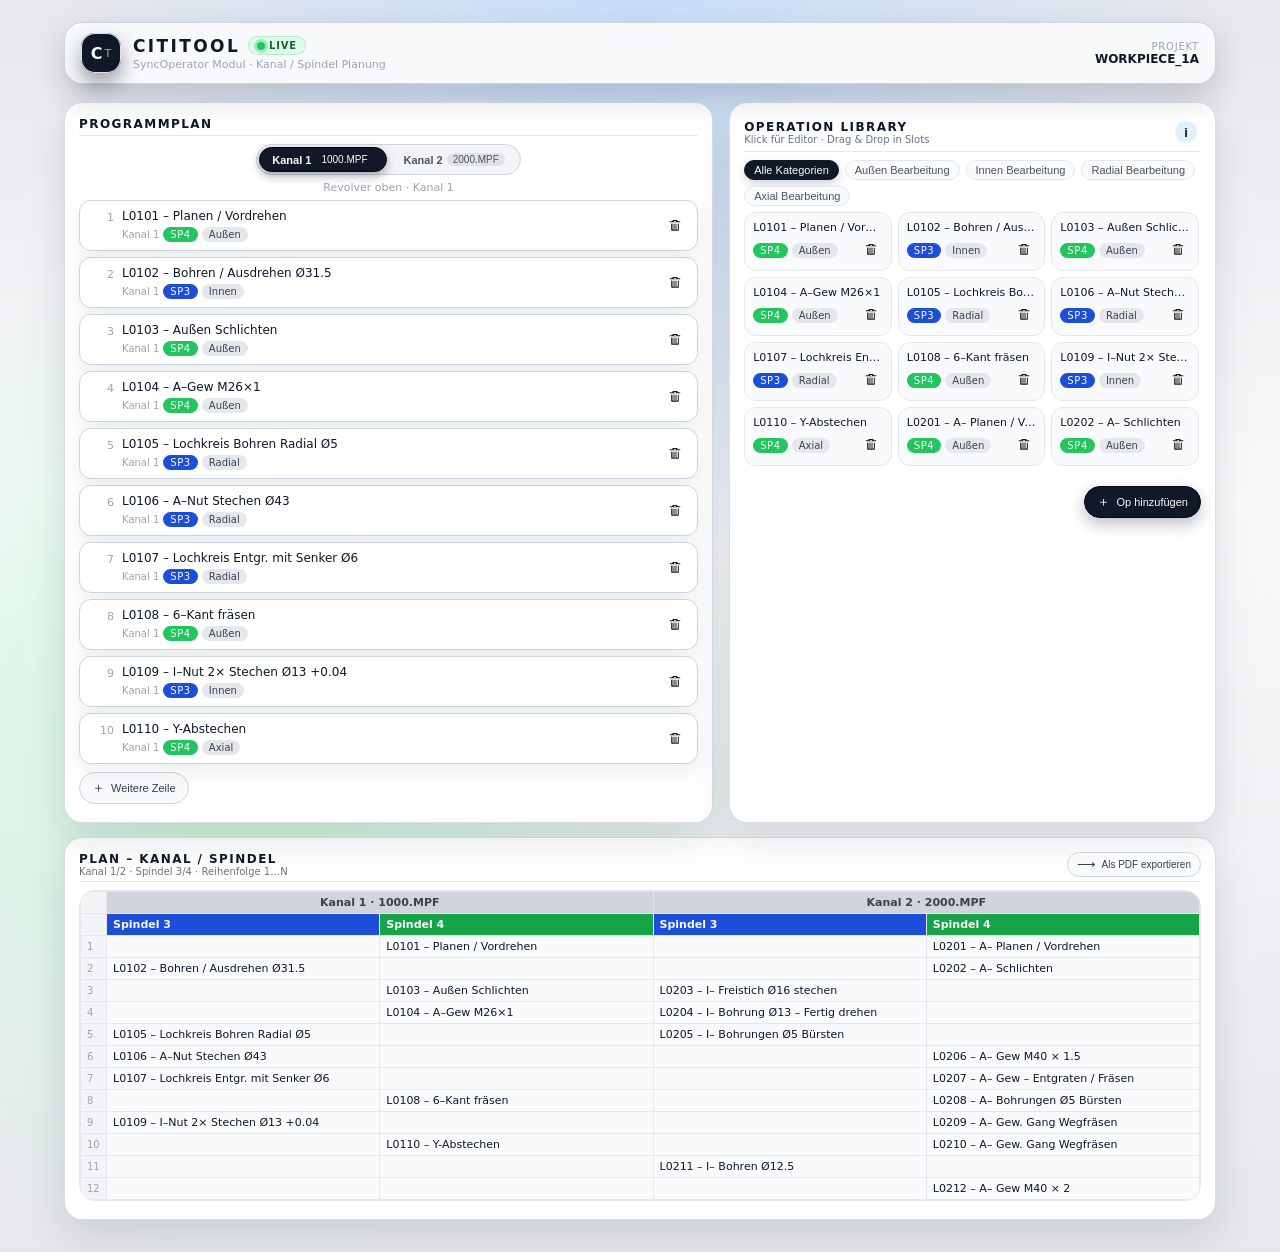
==== index.html @ 2f3cefcf "index.html aktualisieren" ====
<!DOCTYPE html>
<html lang="de">
<head>
  <meta charset="UTF-8" />
  <title>CitiTool – SyncOperator Workbench</title>
  <meta name="viewport" content="width=device-width, initial-scale=1" />
  <link rel="stylesheet" href="style.css" />
</head>
<body>
  <!-- SVG ICON SPRITE -->
  <svg width="0" height="0" style="position:absolute;visibility:hidden">
    <symbol id="icon-trash" viewBox="0 0 24 24">
      <path
        d="M9 3h6a1 1 0 0 1 1 1v1h3.25a.75.75 0 0 1 0 1.5H4.75a.75.75 0 0 1 0-1.5H8V4a1 1 0 0 1 1-1Zm1.5 2.5h3V4.5h-3v1Z"
        fill="currentColor"
        fill-opacity="0.9"
      />
      <path
        d="M7.5 8.25a.75.75 0 0 1 .75.75v8.25h.25 7.5.25V9a.75.75 0 0 1 1.5 0v8.5A1.75 1.75 0 0 1 16 19.25H8A1.75 1.75 0 0 1 6.25 17.5V9a.75.75 0 0 1 .75-.75Zm3 0a.75.75 0 0 1 .75.75v7a.75.75 0 0 1-1.5 0v-7a.75.75 0 0 1 .75-.75Zm3 0a.75.75 0 0 1 .75.75v7a.75.75 0 0 1-1.5 0v-7a.75.75 0 0 1 .75-.75Z"
        fill="currentColor"
        fill-opacity="0.9"
      />
    </symbol>
  </svg>

  <div class="app-shell">
    <!-- HEADER -->
    <header class="app-header">
      <div class="app-header-left">
        <div class="app-logo-mark">
          <div class="app-logo-inner">
            <span class="app-logo-main">C</span>
            <span class="app-logo-sub">T</span>
          </div>
        </div>
        <div class="app-title-block">
          <div class="app-title-row">
            <div class="app-title">CitiTool</div>
            <div class="status-pill">
              <span class="status-dot"></span>
              <span class="status-text">Live</span>
            </div>
          </div>
          <div class="app-subtitle">SyncOperator Modul · Kanal / Spindel Planung</div>
        </div>
      </div>
      <div class="app-header-right">
        <div class="app-meta">
          <span class="app-meta-label">Projekt</span>
          <span class="app-meta-value">WORKPIECE_1A</span>
        </div>
      </div>
    </header>

    <!-- MAIN LAYOUT -->
    <main class="layout-main">
      <!-- LEFT: PROGRAMMPLAN -->
      <section class="card slots-card">
        <div class="section-header">
          <div>
            <div class="section-title">Programmplan</div>
          </div>
        </div>

        <div class="kanal-switcher-wrapper">
          <div class="kanal-switcher" id="kanalSwitcher">
            <button class="kanal-option active" type="button" data-kanal="1">
              <span class="kanal-label">Kanal 1</span>
              <span class="kanal-chip">1000.MPF</span>
            </button>
            <button class="kanal-option" type="button" data-kanal="2">
              <span class="kanal-label">Kanal 2</span>
              <span class="kanal-chip">2000.MPF</span>
            </button>
          </div>
        </div>

        <div class="kanal-hint" id="kanalHint">Revolver oben · Kanal 1</div>

        <div id="slotList" class="slot-list"></div>

        <button id="addSlotBtn" class="btn-outline add-slot-btn" type="button">
          <span class="btn-icon">＋</span>
          <span>Weitere Zeile</span>
        </button>
      </section>

      <!-- RIGHT: OPERATION LIBRARY -->
      <section class="card library-card">
        <div class="section-header">
          <div>
            <div class="section-title">Operation Library</div>
            <div class="section-subtitle">
              Klick für Editor · Drag &amp; Drop in Slots
            </div>
          </div>
          <button
            type="button"
            class="icon-button subtle"
            id="infoButton"
            aria-label="Info"
          >
            <span class="icon-circle">i</span>
          </button>
        </div>

        <div class="library-filters" id="libraryFilters"></div>

        <div id="libraryList" class="library-list"></div>

        <div class="library-add">
          <button id="addOpButton" type="button" class="btn-primary">
            <span class="btn-icon">＋</span>
            <span>Op hinzufügen</span>
          </button>
        </div>
      </section>
    </main>

    <!-- PLAN -->
    <section class="card plan-card">
      <div class="section-header">
        <div>
          <div class="section-title">Plan – Kanal / Spindel</div>
          <div class="section-subtitle">
            Kanal 1/2 · Spindel 3/4 · Reihenfolge 1…N
          </div>
        </div>
        <button id="exportPdfBtn" type="button" class="btn-outline btn-small">
          <span class="btn-icon">⟶</span>
          <span>Als PDF exportieren</span>
        </button>
      </div>

      <div class="plan-table-wrapper">
        <table class="plan-table" id="planTable"></table>
      </div>
    </section>
  </div>

  <!-- MODAL ROOT -->
  <div id="modalOverlay" class="modal-overlay" aria-hidden="true">
    <div class="modal-backdrop"></div>
    <div class="modal-dialog" role="dialog" aria-modal="true" aria-labelledby="modalTitle">
      <div class="modal-header">
        <div class="modal-icon">
          <span class="modal-icon-circle">i</span>
        </div>
        <div class="modal-header-text">
          <div id="modalTitle" class="modal-title"></div>
          <div id="modalDescription" class="modal-description"></div>
        </div>
        <button
          type="button"
          class="icon-button subtle"
          id="modalCloseButton"
          aria-label="Schließen"
        >
          ×
        </button>
      </div>
      <div class="modal-body" id="modalBody"></div>
      <div class="modal-footer" id="modalFooter"></div>
    </div>
  </div>

  <script src="app.js"></script>
</body>
</html>
---- style.css ----
:root {
  --bg: #f3f4f6;
  --card-bg: #ffffff;
  --card-border: #e5e7eb;
  --border-strong: #cbd5e1;
  --text-main: #0f172a;
  --text-muted: #6b7280;
  --text-soft: #9ca3af;
  --accent: #0f172a;
  --accent-soft: #e5e7eb;
  --sp4: #22c55e;
  --sp3: #1d4ed8;
  --danger: #ef4444;
  --radius-lg: 18px;
  --radius-md: 12px;
  --shadow-card: 0 16px 40px rgba(15, 23, 42, 0.12);
  --transition-fast: 0.15s ease;
  --transition-slow: 0.22s cubic-bezier(0.22, 0.61, 0.36, 1);
  --font-main: system-ui, -apple-system, BlinkMacSystemFont, "SF Pro Text",
    "Segoe UI", sans-serif;
}

*,
*::before,
*::after {
  box-sizing: border-box;
}

html,
body {
  margin: 0;
  padding: 0;
}

body {
  font-family: var(--font-main);
  background:
    radial-gradient(circle at top, rgba(191, 219, 254, 0.8) 0, transparent 40%),
    radial-gradient(circle at 20% 60%, rgba(187, 247, 208, 0.7) 0, transparent 40%),
    linear-gradient(to bottom, #e5e7eb 0, #f9fafb 40%, #e5e7eb 100%);
  color: var(--text-main);
}

/* APP SHELL */

.app-shell {
  max-width: 1200px;
  margin: 0 auto;
  min-height: 100vh;
  padding: 18px 12px 32px;
}

@media (min-width: 768px) {
  .app-shell {
    padding-inline: 24px;
    padding-top: 22px;
  }
}

/* HEADER */

.app-header {
  display: flex;
  align-items: center;
  justify-content: space-between;
  margin-bottom: 18px;
  padding: 10px 16px;
  border-radius: 18px;
  background: rgba(249, 250, 251, 0.95);
  backdrop-filter: blur(12px);
  border: 1px solid rgba(148, 163, 184, 0.45);
  box-shadow: 0 14px 32px rgba(15, 23, 42, 0.18);
}

.app-header-left {
  display: flex;
  align-items: center;
  gap: 12px;
}

.app-logo-mark {
  width: 40px;
  height: 40px;
  border-radius: 14px;
  background: #0f172a;
  display: flex;
  align-items: center;
  justify-content: center;
  box-shadow:
    0 10px 20px rgba(15, 23, 42, 0.4),
    0 0 0 1px rgba(248, 250, 252, 0.9) inset;
}

.app-logo-inner {
  width: 30px;
  height: 30px;
  border-radius: 10px;
  background: #111827;
  display: flex;
  align-items: center;
  justify-content: center;
  gap: 2px;
}

.app-logo-main {
  font-size: 16px;
  font-weight: 700;
  color: #f9fafb;
}

.app-logo-sub {
  font-size: 11px;
  font-weight: 500;
  color: #9ca3af;
}

.app-title-block {
  display: flex;
  flex-direction: column;
  gap: 2px;
}

.app-title-row {
  display: flex;
  align-items: center;
  gap: 8px;
}

.app-title {
  font-size: 17px;
  font-weight: 700;
  letter-spacing: 0.14em;
  text-transform: uppercase;
}

.status-pill {
  display: inline-flex;
  align-items: center;
  gap: 4px;
  padding: 3px 8px;
  border-radius: 999px;
  border: 1px solid rgba(22, 163, 74, 0.2);
  background: rgba(220, 252, 231, 0.9);
}

.status-dot {
  width: 8px;
  height: 8px;
  border-radius: 999px;
  background: #22c55e;
  box-shadow: 0 0 0 3px rgba(74, 222, 128, 0.45);
}

.status-text {
  font-size: 10px;
  font-weight: 600;
  text-transform: uppercase;
  letter-spacing: 0.08em;
  color: #166534;
}

.app-subtitle {
  font-size: 11px;
  color: var(--text-soft);
}

.app-header-right {
  display: flex;
  align-items: center;
  gap: 16px;
}

.app-meta {
  display: flex;
  flex-direction: column;
  align-items: flex-end;
}

.app-meta-label {
  font-size: 10px;
  color: var(--text-soft);
  text-transform: uppercase;
  letter-spacing: 0.08em;
}

.app-meta-value {
  font-size: 12px;
  font-weight: 600;
}

@media (max-width: 640px) {
  .app-header {
    flex-direction: column;
    align-items: stretch;
    gap: 10px;
  }

  .app-header-right {
    justify-content: space-between;
  }

  .app-meta {
    align-items: flex-start;
  }
}

/* CARD */

.card {
  background: var(--card-bg);
  border-radius: var(--radius-lg);
  padding: 14px 14px 18px;
  border: 1px solid rgba(148, 163, 184, 0.35);
  box-shadow: var(--shadow-card);
}

/* LAYOUT */

.layout-main {
  display: flex;
  flex-direction: column;
  gap: 12px;
  margin-bottom: 14px;
}

@media (min-width: 900px) {
  .layout-main {
    display: grid;
    grid-template-columns: minmax(0, 1.6fr) minmax(0, 1.2fr);
    gap: 16px;
    align-items: stretch;
  }
}

/* SECTION HEADER */

.section-header {
  display: flex;
  align-items: center;
  justify-content: space-between;
  gap: 12px;
  margin-bottom: 8px;
  padding-bottom: 4px;
  border-bottom: 1px solid rgba(226, 232, 240, 0.9);
}

.section-title {
  font-size: 12px;
  font-weight: 600;
  text-transform: uppercase;
  letter-spacing: 0.12em;
}

.section-subtitle {
  font-size: 10px;
  color: var(--text-muted);
}

/* KANAL SWITCHER – кнопки */

.kanal-switcher-wrapper {
  display: flex;
  justify-content: center;
  margin-bottom: 6px;
}

.kanal-switcher {
  display: inline-flex;
  align-items: center;
  gap: 4px;
  padding: 2px;
  border-radius: 999px;
  background: #f3f4f6;
  border: 1px solid #d1d5db;
}

.kanal-option {
  border: 1px solid transparent;
  background: transparent;
  padding: 5px 12px;
  border-radius: 999px;
  font-size: 11px;
  display: inline-flex;
  align-items: center;
  gap: 4px;
  cursor: pointer;
  color: #4b5563;
  white-space: nowrap;
  transition: background var(--transition-fast), color var(--transition-fast),
    border-color var(--transition-fast), box-shadow var(--transition-fast);
}

.kanal-option:hover {
  background: #e5e7eb;
  border-color: #d1d5db;
}

.kanal-option.active {
  background: #111827;
  color: #f9fafb;
  border-color: #020617;
  box-shadow: 0 4px 10px rgba(15, 23, 42, 0.35);
}

.kanal-label {
  font-weight: 600;
}

.kanal-chip {
  font-size: 10px;
  padding: 1px 6px;
  border-radius: 999px;
  background: rgba(15, 23, 42, 0.08);
  color: inherit;
}

/* KANAL HINT */

.kanal-hint {
  font-size: 11px;
  color: var(--text-soft);
  margin-bottom: 6px;
  text-align: center;
}

/* BUTTONS */

.btn-primary,
.btn-outline {
  display: inline-flex;
  align-items: center;
  gap: 6px;
  font-size: 11px;
  border-radius: 999px;
  padding: 6px 12px;
  cursor: pointer;
  border-width: 1px;
  border-style: solid;
  background-clip: padding-box;
  transition: background var(--transition-fast), color var(--transition-fast),
    border-color var(--transition-fast), box-shadow var(--transition-fast),
    transform 0.06s ease;
}

.btn-primary {
  background: #111827;
  color: #f9fafb;
  border-color: #020617;
  box-shadow: 0 6px 16px rgba(15, 23, 42, 0.28);
}

.btn-primary:hover {
  background: #020617;
}

.btn-outline {
  background: #f9fafb;
  color: #374151;
  border-color: #d1d5db;
}

.btn-outline:hover {
  background: #e5e7eb;
}

.btn-small {
  padding: 4px 9px;
  font-size: 10px;
}

.btn-icon {
  font-size: 13px;
}

.btn-primary:active,
.btn-outline:active {
  transform: translateY(1px);
  box-shadow: none;
}

/* ICON BUTTONS / SVG */

.icon-button {
  border: none;
  background: transparent;
  padding: 4px;
  border-radius: 999px;
  cursor: pointer;
  display: inline-flex;
  align-items: center;
  justify-content: center;
  transition: background var(--transition-fast), transform 0.06s ease;
}

.icon-button:hover {
  background: rgba(148, 163, 184, 0.2);
}

.icon-button:active {
  transform: translateY(1px);
}

.icon-button.subtle {
  background: transparent;
}

.icon-circle {
  width: 22px;
  height: 22px;
  border-radius: 999px;
  background: #e0f2fe;
  display: inline-flex;
  align-items: center;
  justify-content: center;
  font-size: 13px;
  font-weight: 600;
  color: #0f172a;
}

.icon-svg {
  width: 16px;
  height: 16px;
  display: block;
}

/* SLOTS */

.slots-card {
  display: flex;
  flex-direction: column;
}

.slot-list {
  display: flex;
  flex-direction: column;
  gap: 6px;
}

.slot-row {
  display: grid;
  grid-template-columns: auto minmax(0, 1fr) auto;
  align-items: stretch;
  gap: 8px;
  padding: 8px 10px;
  border-radius: var(--radius-md);
  border: 1px dashed var(--card-border);
  background: #f9fafb;
  font-size: 12px;
  position: relative;
  transition: background var(--transition-fast), border-color var(--transition-fast),
    box-shadow var(--transition-fast), transform var(--transition-fast);
}

.slot-row.filled {
  border-style: solid;
  border-color: var(--border-strong);
  background: #ffffff;
  box-shadow: 0 8px 22px rgba(15, 23, 42, 0.08);
}

.slot-row.drag-over {
  border-color: var(--accent);
  box-shadow: 0 0 0 1px rgba(15, 23, 42, 0.18);
  background: #e0ebff;
}

.slot-index {
  font-size: 11px;
  color: var(--text-soft);
  width: 24px;
  text-align: right;
  padding-top: 2px;
}

.slot-main {
  display: flex;
  flex-direction: column;
  gap: 4px;
  min-width: 0;
}

.slot-title {
  font-size: 12px;
  font-weight: 500;
  color: var(--text-main);
  white-space: nowrap;
  overflow: hidden;
  text-overflow: ellipsis;
}

.slot-placeholder {
  font-size: 11px;
  color: var(--text-muted);
  font-style: italic;
}

.slot-meta {
  display: flex;
  flex-wrap: wrap;
  gap: 4px;
  align-items: center;
}

.slot-meta-label {
  font-size: 10px;
  color: var(--text-soft);
}

.slot-actions {
  display: flex;
  flex-direction: column;
  gap: 4px;
  align-items: flex-end;
  justify-content: center;
  min-width: 26px;
}

.add-slot-btn {
  margin-top: 8px;
  align-self: flex-start;
}

/* BADGES */

.badge {
  font-size: 10px;
  padding: 2px 7px;
  border-radius: 999px;
  font-weight: 500;
  display: inline-flex;
  align-items: center;
  gap: 4px;
  text-transform: uppercase;
  letter-spacing: 0.06em;
}

.badge-sp4 {
  background: var(--sp4);
  color: #f9fafb;
}

.badge-sp3 {
  background: var(--sp3);
  color: #f9fafb;
}

.badge-soft {
  background: #e5e7eb;
  color: #374151;
  text-transform: none;
  letter-spacing: 0;
  font-weight: 400;
}

.badge-tag {
  background: #e0ecff;
  color: #1d4ed8;
}

/* LIBRARY */

.library-card {
  display: flex;
  flex-direction: column;
}

.library-filters {
  display: flex;
  flex-wrap: wrap;
  gap: 6px;
  margin-bottom: 6px;
}

.filter-pill {
  border-radius: 999px;
  padding: 3px 9px;
  font-size: 11px;
  border: 1px solid #e5e7eb;
  background: #f9fafb;
  color: #4b5563;
  cursor: pointer;
  transition: background var(--transition-fast), border-color var(--transition-fast),
    color var(--transition-fast), box-shadow var(--transition-fast);
}

.filter-pill.active {
  border-color: var(--accent);
  background: #111827;
  color: #f9fafb;
  box-shadow: 0 4px 10px rgba(15, 23, 42, 0.18);
}

.library-list {
  display: grid;
  grid-template-columns: repeat(auto-fill, minmax(140px, 1fr));
  gap: 6px;
  max-height: 260px;
  overflow: auto;
  padding-right: 2px;
  margin-bottom: 6px;
}

.op-card {
  border-radius: var(--radius-md);
  border: 1px solid var(--card-border);
  background: #f9fafb;
  padding: 8px;
  font-size: 11px;
  display: flex;
  flex-direction: column;
  gap: 4px;
  cursor: pointer;
  user-select: none;
  transition: box-shadow var(--transition-fast), transform 0.06s ease,
    background var(--transition-fast), border-color var(--transition-fast);
}

.op-card:hover {
  border-color: var(--border-strong);
  background: #ffffff;
  box-shadow: 0 8px 20px rgba(15, 23, 42, 0.09);
}

.op-card:active {
  transform: translateY(1px);
  box-shadow: 0 10px 24px rgba(15, 23, 42, 0.15);
}

.op-title {
  font-weight: 500;
  white-space: nowrap;
  overflow: hidden;
  text-overflow: ellipsis;
}

.op-footer {
  display: flex;
  align-items: center;
  justify-content: space-between;
  gap: 4px;
}

.op-meta {
  display: flex;
  gap: 4px;
  align-items: center;
  flex-wrap: wrap;
}

.library-empty {
  font-size: 11px;
  color: var(--text-muted);
  font-style: italic;
  padding: 4px 2px;
}

.library-add {
  margin-top: 8px;
  display: flex;
  justify-content: flex-end;
}

/* FORM ELEMENTS (MODAL) */

.form-row {
  display: flex;
  gap: 8px;
  margin-bottom: 4px;
}

.form-group {
  flex: 1;
  margin-bottom: 6px;
}

.form-group--code {
  flex: 0 0 110px;
}

.form-label {
  font-size: 11px;
  color: var(--text-muted);
  margin-bottom: 2px;
}

.field-input,
.field-select {
  width: 100%;
  border-radius: 999px;
  border: 1px solid #e5e7eb;
  padding: 6px 10px;
  font-size: 11px;
  outline: none;
  background: #f9fafb;
  transition: border-color var(--transition-fast), background var(--transition-fast),
    box-shadow var(--transition-fast);
}

.field-input:focus,
.field-select:focus {
  border-color: var(--accent);
  background: #ffffff;
  box-shadow: 0 0 0 1px rgba(15, 23, 42, 0.15);
}

/* Toggle Doppelhalter */

.toggle-row {
  display: flex;
  justify-content: flex-start;
  margin-top: 4px;
}

.toggle-pill {
  display: inline-flex;
  align-items: center;
  gap: 6px;
  padding: 4px 10px;
  border-radius: 999px;
  border: 1px solid #e5e7eb;
  background: #f9fafb;
  font-size: 11px;
  cursor: pointer;
  user-select: none;
  transition: background var(--transition-fast), border-color var(--transition-fast),
    box-shadow var(--transition-fast), color var(--transition-fast);
}

.toggle-pill.active {
  background: #111827;
  border-color: #020617;
  color: #f9fafb;
  box-shadow: 0 4px 10px rgba(15, 23, 42, 0.3);
}

.toggle-dot {
  width: 12px;
  height: 12px;
  border-radius: 999px;
  border: 2px solid #9ca3af;
  background: #f9fafb;
  box-sizing: border-box;
  transition: border-color var(--transition-fast), background var(--transition-fast);
}

.toggle-pill.active .toggle-dot {
  border-color: #22c55e;
  background: #bbf7d0;
}

/* PLAN TABLE */

.plan-card {
  margin-top: 6px;
}

.plan-table-wrapper {
  margin-top: 8px;
  border-radius: 16px;
  border: 1px solid #e5e7eb;
  overflow: auto;
  background: #f9fafb;
}

.plan-table {
  width: 100%;
  border-collapse: collapse;
  min-width: 560px;
  font-size: 11px;
}

.plan-table thead {
  background: #e5e7eb;
}

.plan-table th,
.plan-table td {
  border: 1px solid #e5e7eb;
  padding: 4px 6px;
  text-align: left;
}

.plan-table th {
  font-weight: 600;
  color: #374151;
}

.plan-table .th-group {
  text-align: center;
  font-size: 11px;
  background: #d1d5db;
}

.plan-table .sp3-head {
  background: #1d4ed8;
  color: #f9fafb;
}

.plan-table .sp4-head {
  background: #16a34a;
  color: #f9fafb;
}

.plan-row-index {
  width: 26px;
  text-align: right;
  color: #9ca3af;
  font-size: 10px;
  background: #f3f4f6;
}

.plan-cell {
  white-space: nowrap;
  overflow: hidden;
  text-overflow: ellipsis;
  max-width: 160px;
}

/* MODAL */

.modal-overlay {
  position: fixed;
  inset: 0;
  display: none;
  align-items: center;
  justify-content: center;
  z-index: 40;
}

.modal-overlay.visible {
  display: flex;
}

.modal-backdrop {
  position: fixed;
  inset: 0;
  background: rgba(15, 23, 42, 0.15);
  backdrop-filter: blur(4px);
}

.modal-dialog {
  position: relative;
  z-index: 41;
  width: 100%;
  max-width: 420px;
  margin: 12px;
  background: #ffffff;
  border-radius: 18px;
  box-shadow: 0 18px 40px rgba(15, 23, 42, 0.35);
  border: 1px solid rgba(148, 163, 184, 0.4);
  display: flex;
  flex-direction: column;
  padding: 14px 14px 12px;
}

.modal-header {
  display: flex;
  align-items: flex-start;
  gap: 10px;
  margin-bottom: 8px;
}

.modal-icon {
  flex-shrink: 0;
}

.modal-icon-circle {
  width: 30px;
  height: 30px;
  border-radius: 999px;
  background: radial-gradient(circle at top left, #e0f2fe 0, #bfdbfe 40%, #93c5fd 100%);
  display: inline-flex;
  align-items: center;
  justify-content: center;
  color: #0f172a;
  font-weight: 700;
  font-size: 16px;
  box-shadow: 0 6px 14px rgba(15, 23, 42, 0.25);
}

.modal-header-text {
  flex: 1;
}

.modal-title {
  font-size: 14px;
  font-weight: 600;
}

.modal-description {
  font-size: 11px;
  color: var(--text-muted);
  margin-top: 2px;
}

.modal-body {
  font-size: 12px;
  margin-bottom: 10px;
}

.modal-footer {
  display: flex;
  justify-content: flex-end;
  gap: 8px;
}

.modal-footer .btn-primary {
  min-width: 84px;
}

.btn-outline-danger {
  border-color: rgba(239, 68, 68, 0.3);
  color: #b91c1c;
  background: #fef2f2;
}

.btn-outline-danger:hover {
  background: #fee2e2;
  border-color: #ef4444;
}

/* Utility */

.text-muted {
  color: var(--text-muted);
}

.text-danger {
  color: var(--danger);
}

/* PRINT (PDF EXPORT, mit Farben) */

@media print {
  body {
    background: #ffffff;
    -webkit-print-color-adjust: exact;
    print-color-adjust: exact;
  }

  .app-shell {
    max-width: none;
    padding: 0;
  }

  .app-header,
  .layout-main,
  .modal-overlay {
    display: none !important;
  }

  .plan-card {
    margin: 0;
    border-radius: 0;
    box-shadow: none;
    border: none;
  }

  .plan-card .section-header {
    display: none !important;
  }

  .plan-table-wrapper {
    border: none;
  }

  .plan-table,
  .plan-table th,
  .plan-table td,
  .plan-table thead,
  .plan-table .sp3-head,
  .plan-table .sp4-head,
  .plan-table .th-group {
    -webkit-print-color-adjust: exact;
    print-color-adjust: exact;
  }
}
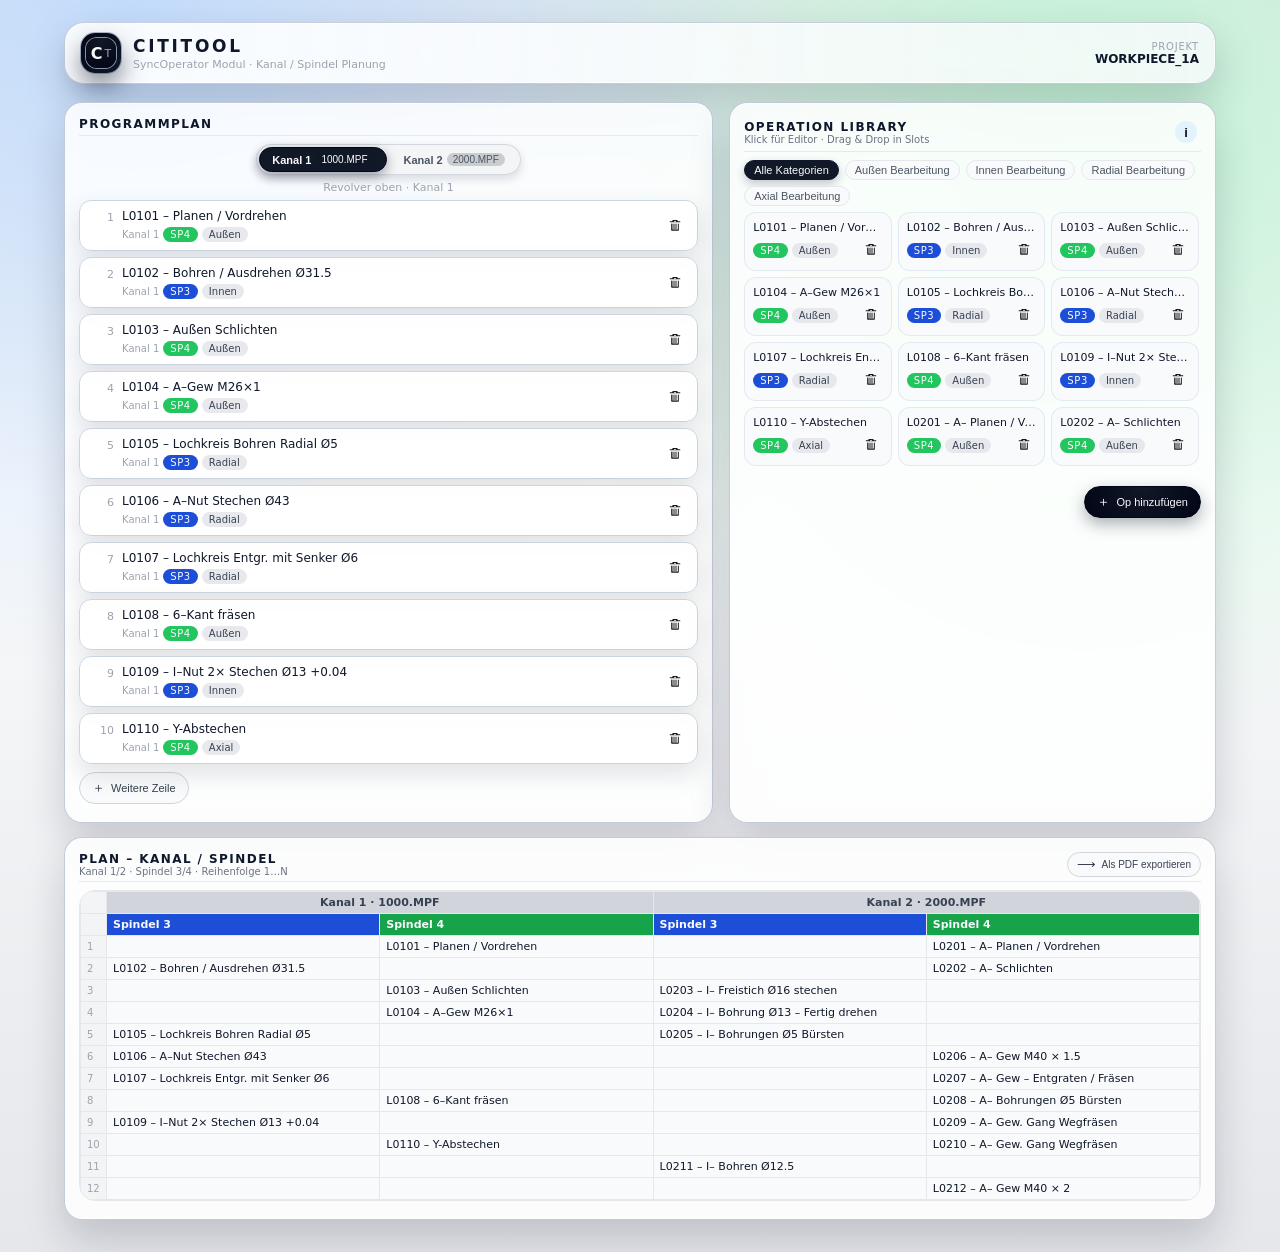
==== commit ae930d15: "index.html aktualisieren" ====
--- a/index.html
+++ b/index.html
@@ -36,10 +36,6 @@
         <div class="app-title-block">
           <div class="app-title-row">
             <div class="app-title">CitiTool</div>
-            <div class="status-pill">
-              <span class="status-dot"></span>
-              <span class="status-text">Live</span>
-            </div>
           </div>
           <div class="app-subtitle">SyncOperator Modul · Kanal / Spindel Planung</div>
         </div>
--- a/style.css
+++ b/style.css
@@ -1,7 +1,7 @@
 :root {
-  --bg: #f3f4f6;
-  --card-bg: #ffffff;
-  --card-border: #e5e7eb;
+  --bg: #e5e7eb;
+  --card-bg: rgba(255, 255, 255, 0.85);
+  --card-border: rgba(148, 163, 184, 0.55);
   --border-strong: #cbd5e1;
   --text-main: #0f172a;
   --text-muted: #6b7280;
@@ -13,7 +13,8 @@
   --danger: #ef4444;
   --radius-lg: 18px;
   --radius-md: 12px;
-  --shadow-card: 0 16px 40px rgba(15, 23, 42, 0.12);
+  --shadow-card: 0 20px 40px rgba(15, 23, 42, 0.18);
+  --shadow-soft: 0 12px 30px rgba(15, 23, 42, 0.16);
   --transition-fast: 0.15s ease;
   --transition-slow: 0.22s cubic-bezier(0.22, 0.61, 0.36, 1);
   --font-main: system-ui, -apple-system, BlinkMacSystemFont, "SF Pro Text",
@@ -35,8 +36,8 @@
 body {
   font-family: var(--font-main);
   background:
-    radial-gradient(circle at top, rgba(191, 219, 254, 0.8) 0, transparent 40%),
-    radial-gradient(circle at 20% 60%, rgba(187, 247, 208, 0.7) 0, transparent 40%),
+    radial-gradient(circle at 10% 0, rgba(191, 219, 254, 0.9) 0, transparent 40%),
+    radial-gradient(circle at 85% 10%, rgba(187, 247, 208, 0.8) 0, transparent 40%),
     linear-gradient(to bottom, #e5e7eb 0, #f9fafb 40%, #e5e7eb 100%);
   color: var(--text-main);
 }
@@ -57,7 +58,7 @@
   }
 }
 
-/* HEADER */
+/* HEADER – стекло */
 
 .app-header {
   display: flex;
@@ -65,11 +66,13 @@
   justify-content: space-between;
   margin-bottom: 18px;
   padding: 10px 16px;
-  border-radius: 18px;
-  background: rgba(249, 250, 251, 0.95);
-  backdrop-filter: blur(12px);
-  border: 1px solid rgba(148, 163, 184, 0.45);
-  box-shadow: 0 14px 32px rgba(15, 23, 42, 0.18);
+  border-radius: 20px;
+  background: radial-gradient(circle at top left, rgba(255, 255, 255, 0.9), rgba(248, 250, 252, 0.82));
+  backdrop-filter: blur(20px) saturate(1.2);
+  border: 1px solid rgba(148, 163, 184, 0.5);
+  box-shadow:
+    0 18px 40px rgba(15, 23, 42, 0.18),
+    0 0 0 1px rgba(255, 255, 255, 0.7) inset;
 }
 
 .app-header-left {
@@ -82,24 +85,25 @@
   width: 40px;
   height: 40px;
   border-radius: 14px;
-  background: #0f172a;
+  background: linear-gradient(135deg, #020617, #0f172a);
   display: flex;
   align-items: center;
   justify-content: center;
   box-shadow:
-    0 10px 20px rgba(15, 23, 42, 0.4),
-    0 0 0 1px rgba(248, 250, 252, 0.9) inset;
+    0 12px 24px rgba(15, 23, 42, 0.5),
+    0 0 0 1px rgba(148, 163, 184, 0.7);
 }
 
 .app-logo-inner {
   width: 30px;
   height: 30px;
-  border-radius: 10px;
-  background: #111827;
+  border-radius: 11px;
+  background: radial-gradient(circle at top, #111827, #020617);
   display: flex;
   align-items: center;
   justify-content: center;
   gap: 2px;
+  box-shadow: 0 0 0 1px rgba(148, 163, 184, 0.9);
 }
 
 .app-logo-main {
@@ -129,34 +133,8 @@
 .app-title {
   font-size: 17px;
   font-weight: 700;
-  letter-spacing: 0.14em;
+  letter-spacing: 0.16em;
   text-transform: uppercase;
-}
-
-.status-pill {
-  display: inline-flex;
-  align-items: center;
-  gap: 4px;
-  padding: 3px 8px;
-  border-radius: 999px;
-  border: 1px solid rgba(22, 163, 74, 0.2);
-  background: rgba(220, 252, 231, 0.9);
-}
-
-.status-dot {
-  width: 8px;
-  height: 8px;
-  border-radius: 999px;
-  background: #22c55e;
-  box-shadow: 0 0 0 3px rgba(74, 222, 128, 0.45);
-}
-
-.status-text {
-  font-size: 10px;
-  font-weight: 600;
-  text-transform: uppercase;
-  letter-spacing: 0.08em;
-  color: #166534;
 }
 
 .app-subtitle {
@@ -204,14 +182,17 @@
   }
 }
 
-/* CARD */
+/* CARD – стекло */
 
 .card {
   background: var(--card-bg);
+  backdrop-filter: blur(18px) saturate(1.1);
   border-radius: var(--radius-lg);
   padding: 14px 14px 18px;
-  border: 1px solid rgba(148, 163, 184, 0.35);
-  box-shadow: var(--shadow-card);
+  border: 1px solid var(--card-border);
+  box-shadow:
+    var(--shadow-card),
+    0 0 0 1px rgba(255, 255, 255, 0.6) inset;
 }
 
 /* LAYOUT */
@@ -270,8 +251,9 @@
   gap: 4px;
   padding: 2px;
   border-radius: 999px;
-  background: #f3f4f6;
-  border: 1px solid #d1d5db;
+  background: rgba(243, 244, 246, 0.9);
+  border: 1px solid rgba(209, 213, 219, 0.9);
+  box-shadow: 0 4px 10px rgba(15, 23, 42, 0.14);
 }
 
 .kanal-option {
@@ -287,11 +269,12 @@
   color: #4b5563;
   white-space: nowrap;
   transition: background var(--transition-fast), color var(--transition-fast),
-    border-color var(--transition-fast), box-shadow var(--transition-fast);
+    border-color var(--transition-fast), box-shadow var(--transition-fast),
+    transform 0.06s ease;
 }
 
 .kanal-option:hover {
-  background: #e5e7eb;
+  background: rgba(229, 231, 235, 0.95);
   border-color: #d1d5db;
 }
 
@@ -299,7 +282,7 @@
   background: #111827;
   color: #f9fafb;
   border-color: #020617;
-  box-shadow: 0 4px 10px rgba(15, 23, 42, 0.35);
+  box-shadow: 0 4px 12px rgba(15, 23, 42, 0.4);
 }
 
 .kanal-label {
@@ -310,7 +293,7 @@
   font-size: 10px;
   padding: 1px 6px;
   border-radius: 999px;
-  background: rgba(15, 23, 42, 0.08);
+  background: rgba(15, 23, 42, 0.18);
   color: inherit;
 }
 
@@ -343,24 +326,24 @@
 }
 
 .btn-primary {
-  background: #111827;
+  background: radial-gradient(circle at top, #111827, #020617);
   color: #f9fafb;
   border-color: #020617;
-  box-shadow: 0 6px 16px rgba(15, 23, 42, 0.28);
+  box-shadow: 0 6px 16px rgba(15, 23, 42, 0.35);
 }
 
 .btn-primary:hover {
-  background: #020617;
+  background: radial-gradient(circle at top, #020617, #020617);
 }
 
 .btn-outline {
-  background: #f9fafb;
+  background: rgba(249, 250, 251, 0.92);
   color: #374151;
   border-color: #d1d5db;
 }
 
 .btn-outline:hover {
-  background: #e5e7eb;
+  background: rgba(229, 231, 235, 0.98);
 }
 
 .btn-small {
@@ -408,7 +391,7 @@
   width: 22px;
   height: 22px;
   border-radius: 999px;
-  background: #e0f2fe;
+  background: rgba(224, 242, 254, 0.9);
   display: inline-flex;
   align-items: center;
   justify-content: center;
@@ -443,8 +426,8 @@
   gap: 8px;
   padding: 8px 10px;
   border-radius: var(--radius-md);
-  border: 1px dashed var(--card-border);
-  background: #f9fafb;
+  border: 1px dashed rgba(203, 213, 225, 0.9);
+  background: rgba(249, 250, 251, 0.9);
   font-size: 12px;
   position: relative;
   transition: background var(--transition-fast), border-color var(--transition-fast),
@@ -454,14 +437,14 @@
 .slot-row.filled {
   border-style: solid;
   border-color: var(--border-strong);
-  background: #ffffff;
-  box-shadow: 0 8px 22px rgba(15, 23, 42, 0.08);
+  background: rgba(255, 255, 255, 0.96);
+  box-shadow: 0 10px 24px rgba(15, 23, 42, 0.12);
 }
 
 .slot-row.drag-over {
-  border-color: var(--accent);
-  box-shadow: 0 0 0 1px rgba(15, 23, 42, 0.18);
-  background: #e0ebff;
+  border-color: #0f172a;
+  box-shadow: 0 0 0 1px rgba(15, 23, 42, 0.2);
+  background: rgba(219, 234, 254, 0.95);
 }
 
 .slot-index {
@@ -545,7 +528,7 @@
 }
 
 .badge-soft {
-  background: #e5e7eb;
+  background: rgba(229, 231, 235, 0.9);
   color: #374151;
   text-transform: none;
   letter-spacing: 0;
@@ -553,7 +536,7 @@
 }
 
 .badge-tag {
-  background: #e0ecff;
+  background: rgba(191, 219, 254, 0.9);
   color: #1d4ed8;
 }
 
@@ -576,7 +559,7 @@
   padding: 3px 9px;
   font-size: 11px;
   border: 1px solid #e5e7eb;
-  background: #f9fafb;
+  background: rgba(249, 250, 251, 0.95);
   color: #4b5563;
   cursor: pointer;
   transition: background var(--transition-fast), border-color var(--transition-fast),
@@ -587,7 +570,7 @@
   border-color: var(--accent);
   background: #111827;
   color: #f9fafb;
-  box-shadow: 0 4px 10px rgba(15, 23, 42, 0.18);
+  box-shadow: 0 4px 10px rgba(15, 23, 42, 0.24);
 }
 
 .library-list {
@@ -602,8 +585,8 @@
 
 .op-card {
   border-radius: var(--radius-md);
-  border: 1px solid var(--card-border);
-  background: #f9fafb;
+  border: 1px solid rgba(226, 232, 240, 0.9);
+  background: rgba(249, 250, 251, 0.95);
   padding: 8px;
   font-size: 11px;
   display: flex;
@@ -617,13 +600,13 @@
 
 .op-card:hover {
   border-color: var(--border-strong);
-  background: #ffffff;
-  box-shadow: 0 8px 20px rgba(15, 23, 42, 0.09);
+  background: rgba(255, 255, 255, 0.98);
+  box-shadow: var(--shadow-soft);
 }
 
 .op-card:active {
   transform: translateY(1px);
-  box-shadow: 0 10px 24px rgba(15, 23, 42, 0.15);
+  box-shadow: 0 12px 26px rgba(15, 23, 42, 0.2);
 }
 
 .op-title {
@@ -691,7 +674,7 @@
   padding: 6px 10px;
   font-size: 11px;
   outline: none;
-  background: #f9fafb;
+  background: rgba(249, 250, 251, 0.96);
   transition: border-color var(--transition-fast), background var(--transition-fast),
     box-shadow var(--transition-fast);
 }
@@ -718,7 +701,7 @@
   padding: 4px 10px;
   border-radius: 999px;
   border: 1px solid #e5e7eb;
-  background: #f9fafb;
+  background: rgba(249, 250, 251, 0.96);
   font-size: 11px;
   cursor: pointer;
   user-select: none;
@@ -759,7 +742,7 @@
   border-radius: 16px;
   border: 1px solid #e5e7eb;
   overflow: auto;
-  background: #f9fafb;
+  background: rgba(249, 250, 251, 0.95);
 }
 
 .plan-table {
@@ -835,7 +818,7 @@
   position: fixed;
   inset: 0;
   background: rgba(15, 23, 42, 0.15);
-  backdrop-filter: blur(4px);
+  backdrop-filter: blur(6px);
 }
 
 .modal-dialog {
@@ -844,13 +827,14 @@
   width: 100%;
   max-width: 420px;
   margin: 12px;
-  background: #ffffff;
+  background: rgba(255, 255, 255, 0.96);
   border-radius: 18px;
   box-shadow: 0 18px 40px rgba(15, 23, 42, 0.35);
-  border: 1px solid rgba(148, 163, 184, 0.4);
+  border: 1px solid rgba(148, 163, 184, 0.5);
   display: flex;
   flex-direction: column;
   padding: 14px 14px 12px;
+  backdrop-filter: blur(16px) saturate(1.2);
 }
 
 .modal-header {
@@ -929,9 +913,14 @@
   color: var(--danger);
 }
 
-/* PRINT (PDF EXPORT, mit Farben) */
+/* PRINT (PDF EXPORT, DIN A4, mit Farben) */
 
 @media print {
+  @page {
+    size: A4 portrait;
+    margin: 10mm 8mm;
+  }
+
   body {
     background: #ffffff;
     -webkit-print-color-adjust: exact;
@@ -954,6 +943,7 @@
     border-radius: 0;
     box-shadow: none;
     border: none;
+    background: #ffffff;
   }
 
   .plan-card .section-header {
@@ -962,6 +952,7 @@
 
   .plan-table-wrapper {
     border: none;
+    background: #ffffff;
   }
 
   .plan-table,
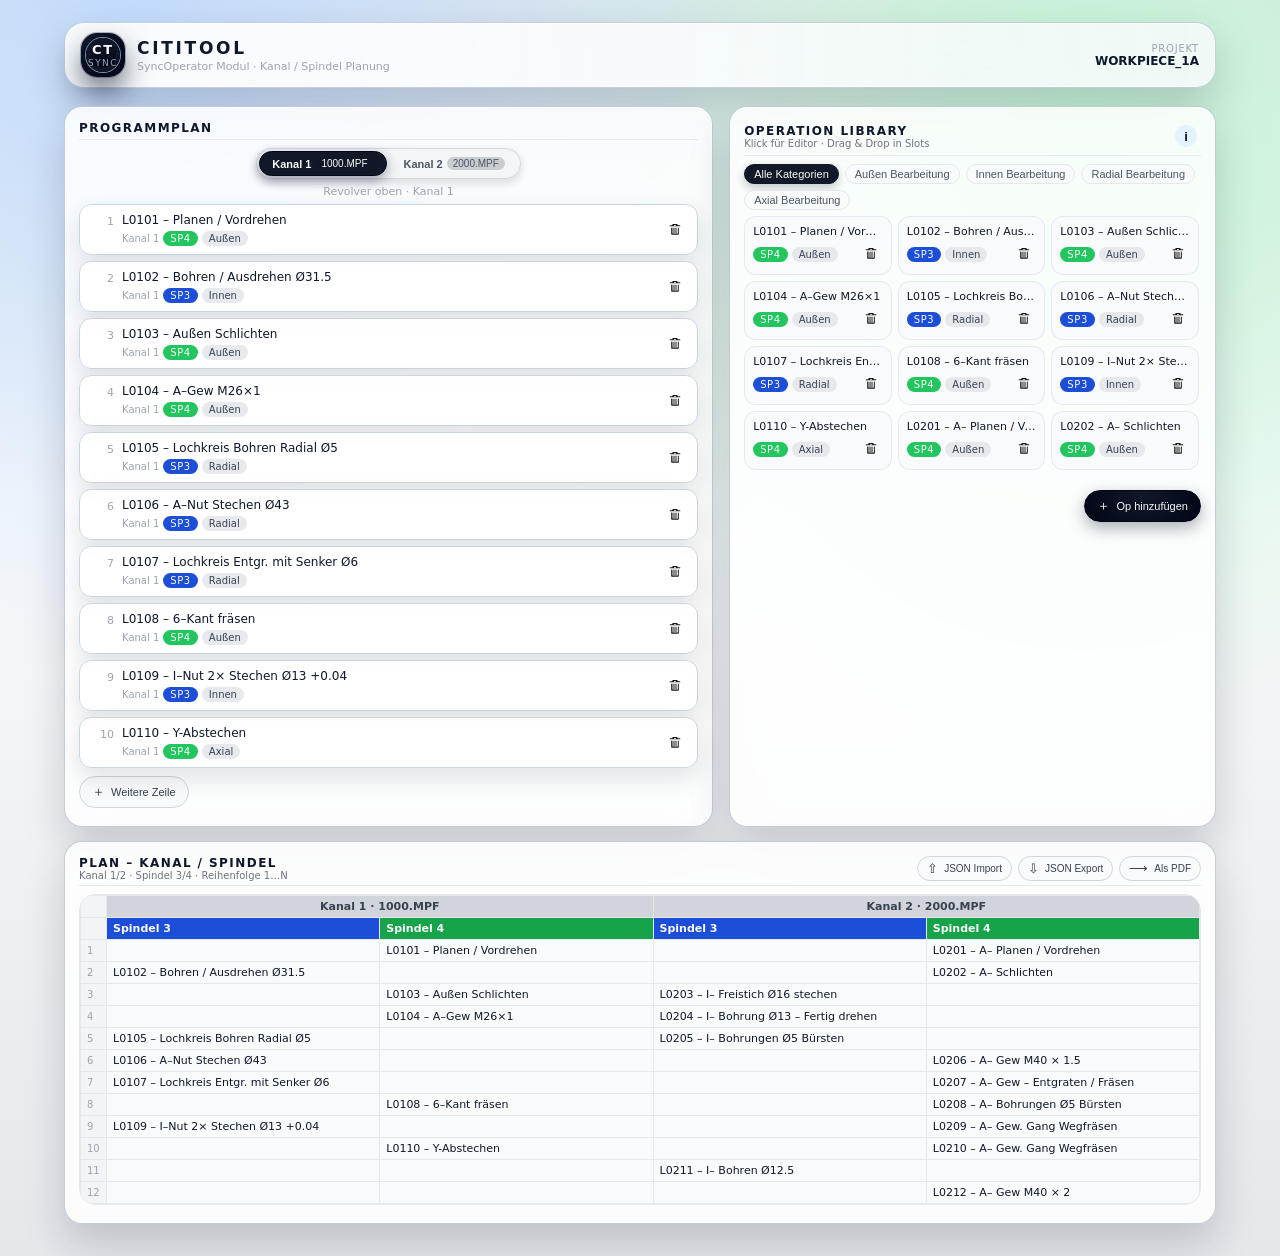
==== commit f94791c0: "index.html aktualisieren" ====
--- a/index.html
+++ b/index.html
@@ -28,9 +28,11 @@
     <header class="app-header">
       <div class="app-header-left">
         <div class="app-logo-mark">
-          <div class="app-logo-inner">
-            <span class="app-logo-main">C</span>
-            <span class="app-logo-sub">T</span>
+          <div class="app-logo-ring">
+            <div class="app-logo-core">
+              <span class="app-logo-acronym">CT</span>
+              <span class="app-logo-module">Sync</span>
+            </div>
           </div>
         </div>
         <div class="app-title-block">
@@ -122,11 +124,28 @@
             Kanal 1/2 · Spindel 3/4 · Reihenfolge 1…N
           </div>
         </div>
-        <button id="exportPdfBtn" type="button" class="btn-outline btn-small">
-          <span class="btn-icon">⟶</span>
-          <span>Als PDF exportieren</span>
-        </button>
+        <div class="section-actions">
+          <button id="importJsonBtn" type="button" class="btn-outline btn-small">
+            <span class="btn-icon">⇧</span>
+            <span>JSON Import</span>
+          </button>
+          <button id="exportJsonBtn" type="button" class="btn-outline btn-small">
+            <span class="btn-icon">⇩</span>
+            <span>JSON Export</span>
+          </button>
+          <button id="exportPdfBtn" type="button" class="btn-outline btn-small">
+            <span class="btn-icon">⟶</span>
+            <span>Als PDF</span>
+          </button>
+        </div>
       </div>
+
+      <input
+        type="file"
+        id="importFileInput"
+        accept="application/json"
+        style="display:none"
+      />
 
       <div class="plan-table-wrapper">
         <table class="plan-table" id="planTable"></table>
--- a/style.css
+++ b/style.css
@@ -81,40 +81,57 @@
   gap: 12px;
 }
 
+/* Новое лого */
+
 .app-logo-mark {
-  width: 40px;
-  height: 40px;
-  border-radius: 14px;
-  background: linear-gradient(135deg, #020617, #0f172a);
+  width: 44px;
+  height: 44px;
+  border-radius: 16px;
+  background: radial-gradient(circle at 10% 0, #0f172a, #020617);
   display: flex;
   align-items: center;
   justify-content: center;
   box-shadow:
-    0 12px 24px rgba(15, 23, 42, 0.5),
+    0 14px 28px rgba(15, 23, 42, 0.6),
     0 0 0 1px rgba(148, 163, 184, 0.7);
 }
 
-.app-logo-inner {
-  width: 30px;
-  height: 30px;
-  border-radius: 11px;
+.app-logo-ring {
+  width: 34px;
+  height: 34px;
+  border-radius: 999px;
+  background: radial-gradient(circle at top, #020617, #020617);
+  display: flex;
+  align-items: center;
+  justify-content: center;
+  box-shadow:
+    0 0 0 1px rgba(148, 163, 184, 0.9),
+    0 0 0 4px rgba(15, 23, 42, 1) inset;
+}
+
+.app-logo-core {
+  width: 26px;
+  height: 26px;
+  border-radius: 999px;
   background: radial-gradient(circle at top, #111827, #020617);
   display: flex;
+  flex-direction: column;
   align-items: center;
   justify-content: center;
-  gap: 2px;
-  box-shadow: 0 0 0 1px rgba(148, 163, 184, 0.9);
-}
-
-.app-logo-main {
-  font-size: 16px;
+  gap: 1px;
+}
+
+.app-logo-acronym {
+  font-size: 13px;
   font-weight: 700;
+  letter-spacing: 0.14em;
   color: #f9fafb;
 }
 
-.app-logo-sub {
-  font-size: 11px;
-  font-weight: 500;
+.app-logo-module {
+  font-size: 9px;
+  text-transform: uppercase;
+  letter-spacing: 0.16em;
   color: #9ca3af;
 }
 
@@ -235,6 +252,12 @@
 .section-subtitle {
   font-size: 10px;
   color: var(--text-muted);
+}
+
+.section-actions {
+  display: flex;
+  align-items: center;
+  gap: 6px;
 }
 
 /* KANAL SWITCHER – кнопки */
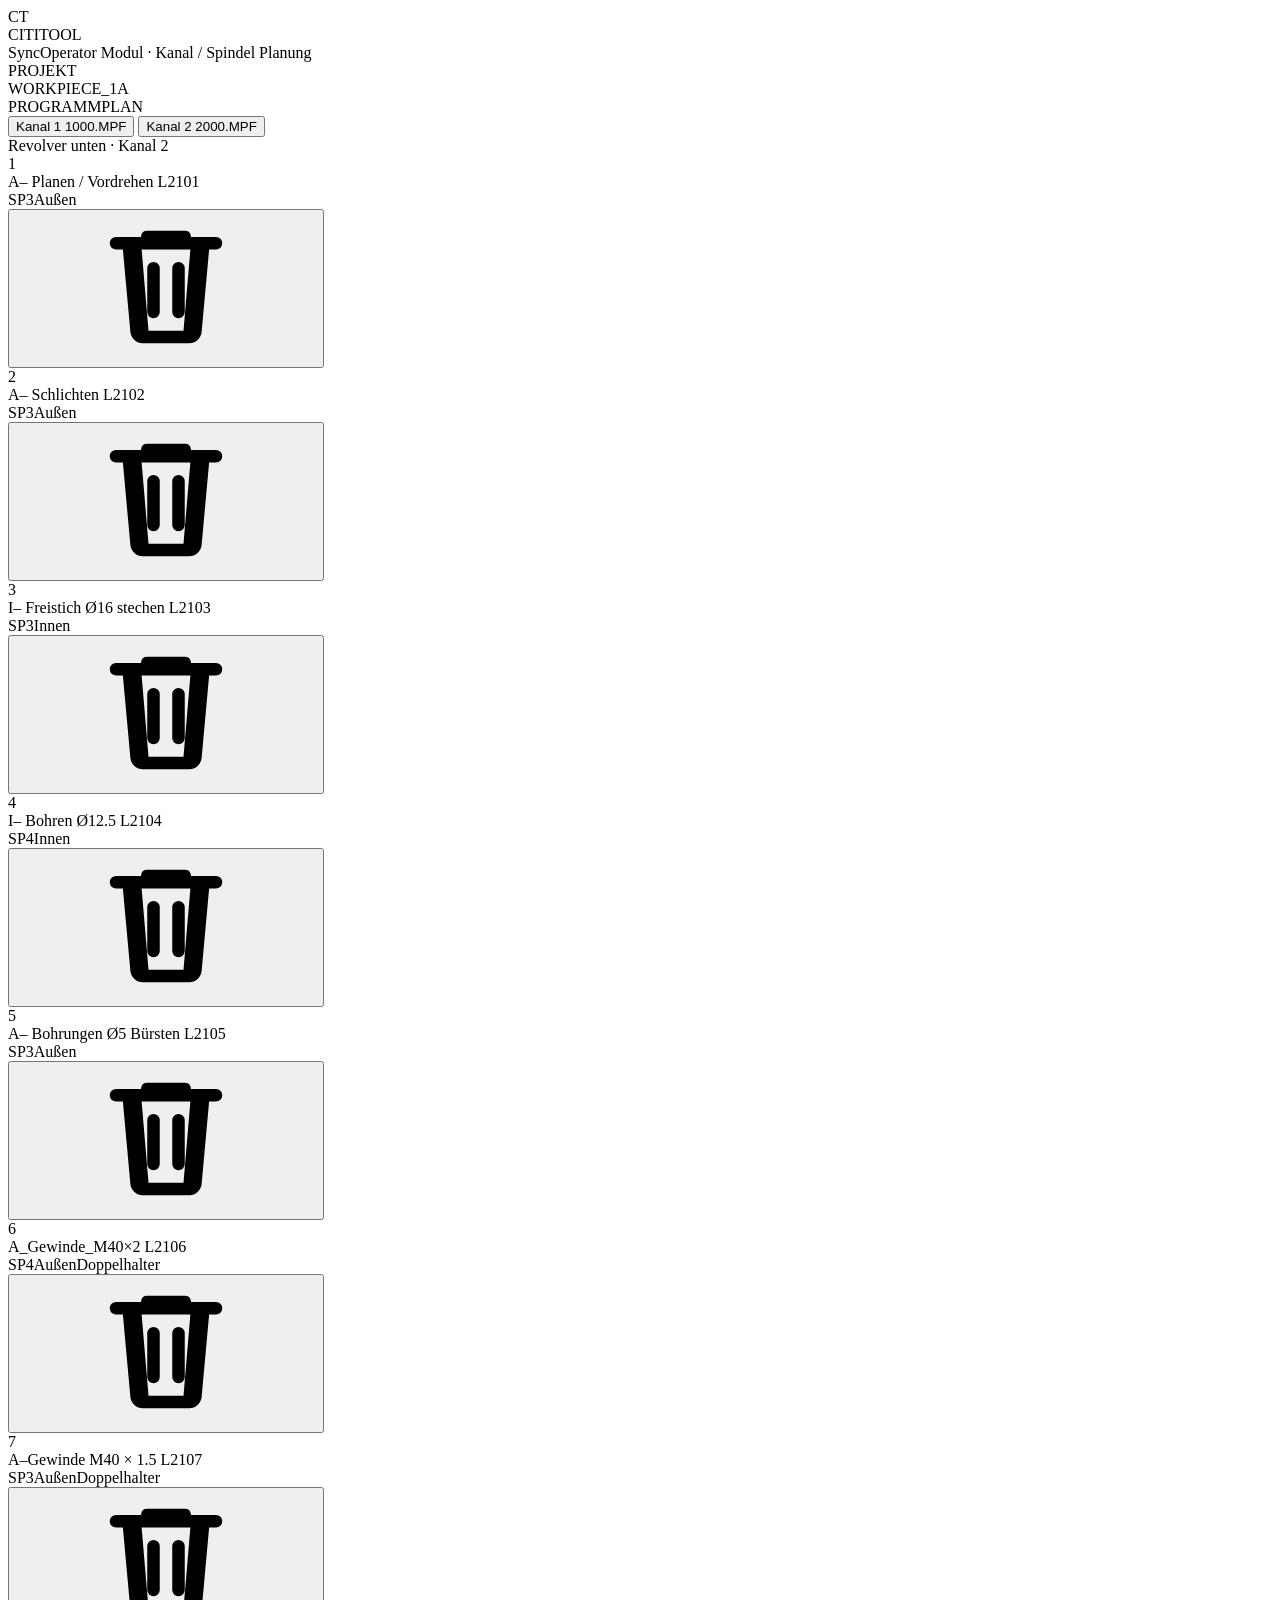
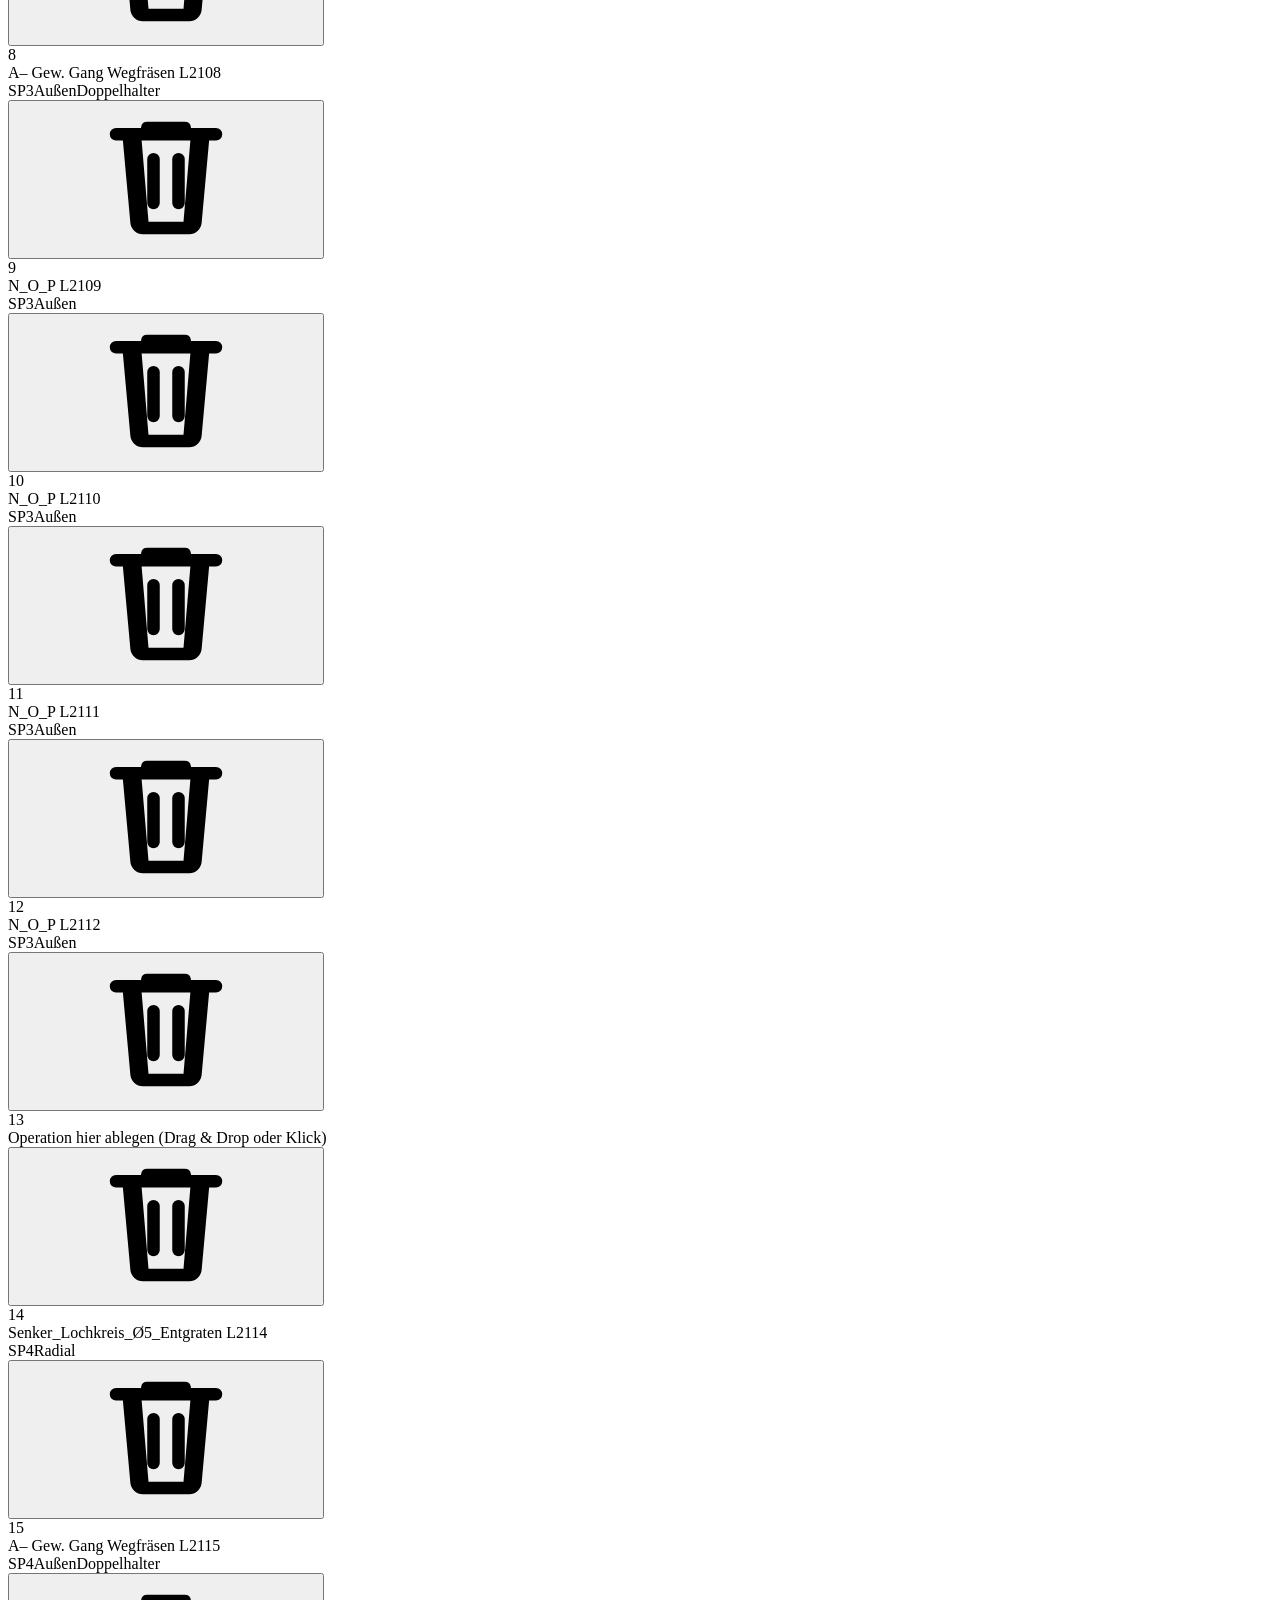
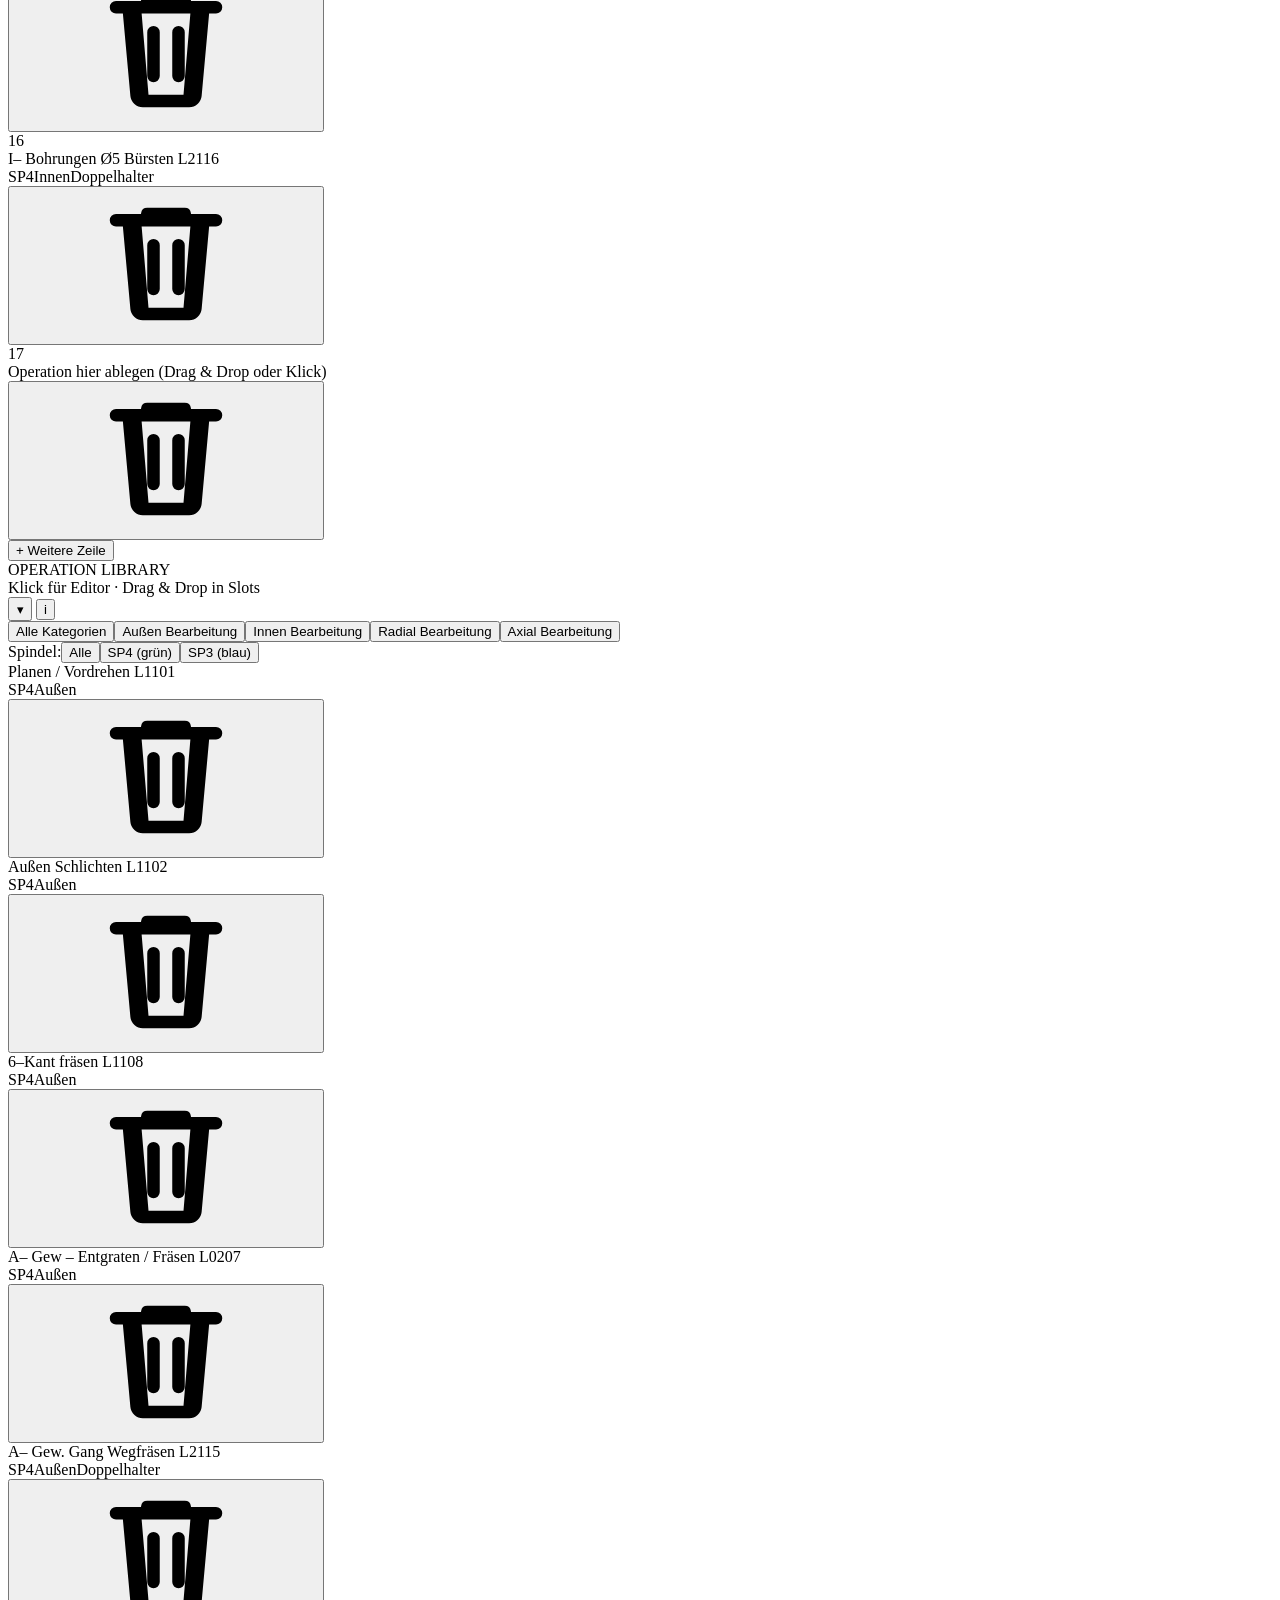
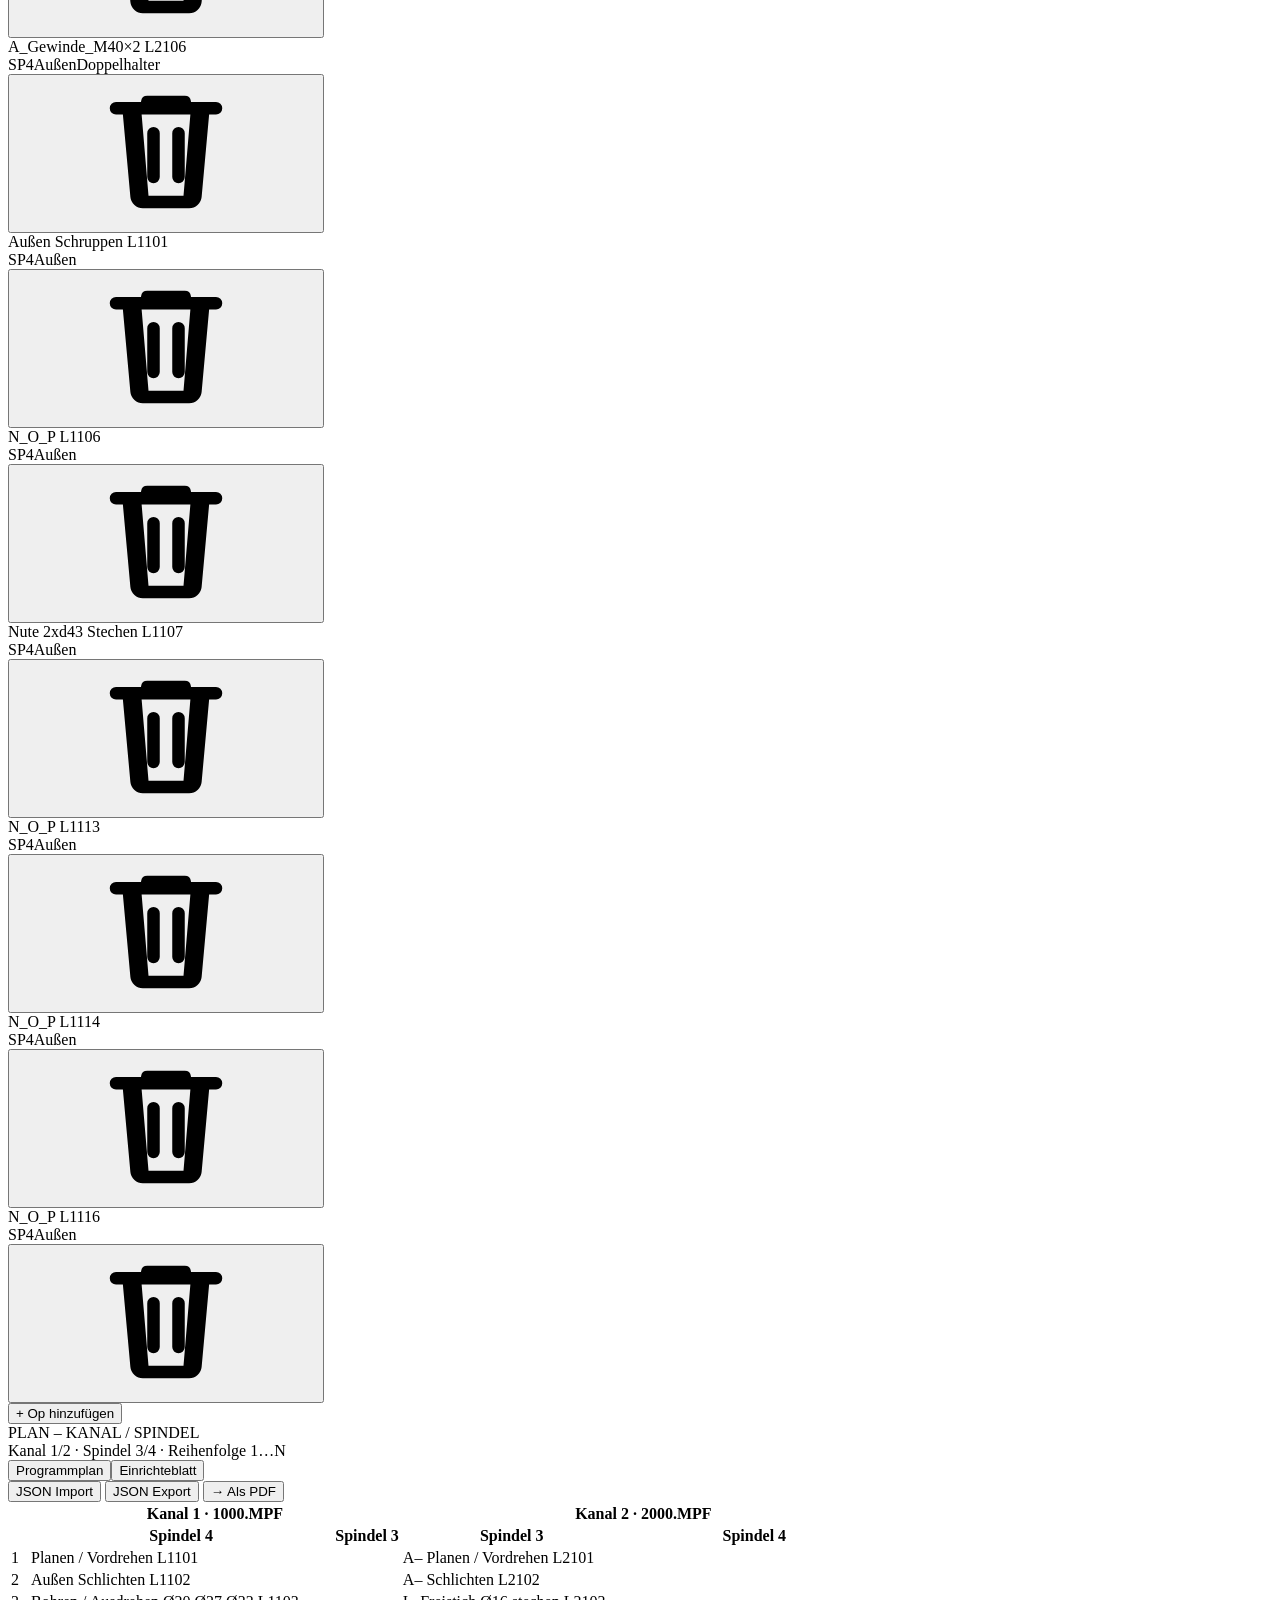
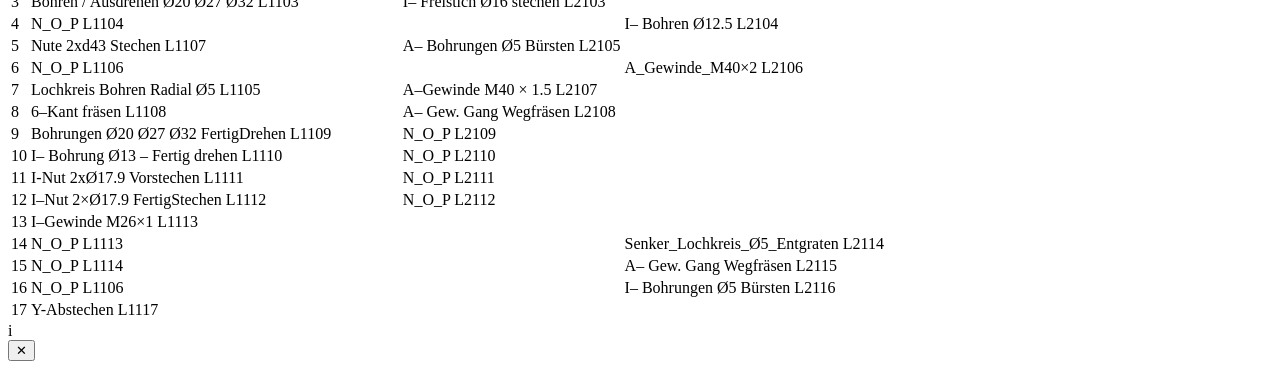
==== commit a98fffe4: "index.html aktualisieren" ====
--- a/index.html
+++ b/index.html
@@ -1,184 +1,215 @@
 <!DOCTYPE html>
 <html lang="de">
-<head>
-  <meta charset="UTF-8" />
-  <title>CitiTool – SyncOperator Workbench</title>
-  <meta name="viewport" content="width=device-width, initial-scale=1" />
-  <link rel="stylesheet" href="style.css" />
-</head>
-<body>
-  <!-- SVG ICON SPRITE -->
-  <svg width="0" height="0" style="position:absolute;visibility:hidden">
-    <symbol id="icon-trash" viewBox="0 0 24 24">
-      <path
-        d="M9 3h6a1 1 0 0 1 1 1v1h3.25a.75.75 0 0 1 0 1.5H4.75a.75.75 0 0 1 0-1.5H8V4a1 1 0 0 1 1-1Zm1.5 2.5h3V4.5h-3v1Z"
-        fill="currentColor"
-        fill-opacity="0.9"
-      />
-      <path
-        d="M7.5 8.25a.75.75 0 0 1 .75.75v8.25h.25 7.5.25V9a.75.75 0 0 1 1.5 0v8.5A1.75 1.75 0 0 1 16 19.25H8A1.75 1.75 0 0 1 6.25 17.5V9a.75.75 0 0 1 .75-.75Zm3 0a.75.75 0 0 1 .75.75v7a.75.75 0 0 1-1.5 0v-7a.75.75 0 0 1 .75-.75Zm3 0a.75.75 0 0 1 .75.75v7a.75.75 0 0 1-1.5 0v-7a.75.75 0 0 1 .75-.75Z"
-        fill="currentColor"
-        fill-opacity="0.9"
-      />
-    </symbol>
-  </svg>
-
-  <div class="app-shell">
-    <!-- HEADER -->
-    <header class="app-header">
-      <div class="app-header-left">
-        <div class="app-logo-mark">
-          <div class="app-logo-ring">
-            <div class="app-logo-core">
-              <span class="app-logo-acronym">CT</span>
-              <span class="app-logo-module">Sync</span>
-            </div>
-          </div>
-        </div>
-        <div class="app-title-block">
-          <div class="app-title-row">
-            <div class="app-title">CitiTool</div>
-          </div>
-          <div class="app-subtitle">SyncOperator Modul · Kanal / Spindel Planung</div>
-        </div>
-      </div>
-      <div class="app-header-right">
-        <div class="app-meta">
-          <span class="app-meta-label">Projekt</span>
-          <span class="app-meta-value">WORKPIECE_1A</span>
-        </div>
-      </div>
-    </header>
-
-    <!-- MAIN LAYOUT -->
-    <main class="layout-main">
-      <!-- LEFT: PROGRAMMPLAN -->
-      <section class="card slots-card">
+  <head>
+    <meta charset="UTF-8" />
+    <title>CitiTool · SyncOperator</title>
+    <meta name="viewport" content="width=device-width, initial-scale=1" />
+    <link rel="stylesheet" href="styles.css" />
+  </head>
+  <body>
+    <div class="app-shell">
+      <!-- HEADER -->
+      <header class="app-header">
+        <div class="app-header-left">
+          <!-- Новый премиум-логотип CT, без Sync -->
+          <div class="app-logo-premium">
+            <span>CT</span>
+          </div>
+
+          <div class="app-title-block">
+            <div class="app-title-row">
+              <div class="app-title">CITITOOL</div>
+            </div>
+            <div class="app-subtitle">
+              SyncOperator Modul · Kanal / Spindel Planung
+            </div>
+          </div>
+        </div>
+
+        <div class="app-header-right">
+          <div class="app-meta">
+            <div class="app-meta-label">PROJEKT</div>
+            <div class="app-meta-value" id="projectName">WORKPIECE_1A</div>
+          </div>
+        </div>
+      </header>
+
+      <!-- MAIN LAYOUT -->
+      <main class="layout-main">
+        <!-- PROGRAMMPLAN -->
+        <section class="card slots-card">
+          <div class="section-header">
+            <div>
+              <div class="section-title">PROGRAMMPLAN</div>
+            </div>
+          </div>
+
+          <div class="kanal-switcher-wrapper">
+            <div id="kanalSwitcher" class="kanal-switcher">
+              <button
+                type="button"
+                class="kanal-option active"
+                data-kanal="1"
+              >
+                <span class="kanal-label">Kanal 1</span>
+                <span class="kanal-chip">1000.MPF</span>
+              </button>
+              <button
+                type="button"
+                class="kanal-option"
+                data-kanal="2"
+              >
+                <span class="kanal-label">Kanal 2</span>
+                <span class="kanal-chip">2000.MPF</span>
+              </button>
+            </div>
+          </div>
+
+          <div id="kanalHint" class="kanal-hint">
+            Revolver oben · Kanal 1
+          </div>
+
+          <div id="slotList" class="slot-list"></div>
+
+          <button
+            id="addSlotBtn"
+            type="button"
+            class="btn-outline add-slot-btn"
+          >
+            <span class="btn-icon">+</span>
+            <span>Weitere Zeile</span>
+          </button>
+        </section>
+
+        <!-- OPERATION LIBRARY -->
+        <section class="card library-card">
+          <div class="section-header">
+            <div>
+              <div class="section-title">OPERATION LIBRARY</div>
+              <div class="section-subtitle">
+                Klick für Editor · Drag &amp; Drop in Slots
+              </div>
+            </div>
+            <div class="section-actions">
+              <button
+                id="infoButton"
+                class="icon-button subtle"
+                type="button"
+                aria-label="Info"
+              >
+                <span class="icon-circle">i</span>
+              </button>
+            </div>
+          </div>
+
+          <div id="libraryFilters" class="library-filters"></div>
+
+          <div id="libraryList" class="library-list"></div>
+
+          <div class="library-add">
+            <button
+              id="addOpButton"
+              type="button"
+              class="btn-primary"
+            >
+              <span class="btn-icon">+</span>
+              <span>Op hinzufügen</span>
+            </button>
+          </div>
+        </section>
+      </main>
+
+      <!-- PLAN – KANAL / SPINDEL -->
+      <section class="card plan-card">
         <div class="section-header">
           <div>
-            <div class="section-title">Programmplan</div>
-          </div>
-        </div>
-
-        <div class="kanal-switcher-wrapper">
-          <div class="kanal-switcher" id="kanalSwitcher">
-            <button class="kanal-option active" type="button" data-kanal="1">
-              <span class="kanal-label">Kanal 1</span>
-              <span class="kanal-chip">1000.MPF</span>
-            </button>
-            <button class="kanal-option" type="button" data-kanal="2">
-              <span class="kanal-label">Kanal 2</span>
-              <span class="kanal-chip">2000.MPF</span>
-            </button>
-          </div>
-        </div>
-
-        <div class="kanal-hint" id="kanalHint">Revolver oben · Kanal 1</div>
-
-        <div id="slotList" class="slot-list"></div>
-
-        <button id="addSlotBtn" class="btn-outline add-slot-btn" type="button">
-          <span class="btn-icon">＋</span>
-          <span>Weitere Zeile</span>
-        </button>
+            <div class="section-title">PLAN – KANAL / SPINDEL</div>
+            <div class="section-subtitle">
+              Kanal 1/2 · Spindel 3/4 · Reihenfolge 1…N
+            </div>
+          </div>
+          <div class="section-actions">
+            <!-- Переключатель Programmplan / Einrichteblatt добавляется JS-ом -->
+            <button
+              id="importJsonBtn"
+              type="button"
+              class="btn-outline btn-small"
+            >
+              JSON Import
+            </button>
+            <button
+              id="exportJsonBtn"
+              type="button"
+              class="btn-outline btn-small"
+            >
+              JSON Export
+            </button>
+            <button
+              id="exportPdfBtn"
+              type="button"
+              class="btn-outline btn-small"
+            >
+              → Als PDF
+            </button>
+          </div>
+        </div>
+
+        <div class="plan-table-wrapper">
+          <table id="planTable" class="plan-table"></table>
+        </div>
       </section>
-
-      <!-- RIGHT: OPERATION LIBRARY -->
-      <section class="card library-card">
-        <div class="section-header">
-          <div>
-            <div class="section-title">Operation Library</div>
-            <div class="section-subtitle">
-              Klick für Editor · Drag &amp; Drop in Slots
-            </div>
+    </div>
+
+    <!-- HIDDEN FILE INPUT FOR JSON IMPORT -->
+    <input
+      type="file"
+      id="importFileInput"
+      accept="application/json"
+      style="display:none"
+    />
+
+    <!-- MODAL -->
+    <div
+      id="modalOverlay"
+      class="modal-overlay"
+      aria-hidden="true"
+    >
+      <div class="modal-backdrop"></div>
+      <div class="modal-dialog" role="dialog" aria-modal="true">
+        <div class="modal-header">
+          <div class="modal-icon">
+            <div class="modal-icon-circle">i</div>
+          </div>
+          <div class="modal-header-text">
+            <div id="modalTitle" class="modal-title"></div>
+            <div
+              id="modalDescription"
+              class="modal-description"
+            ></div>
           </div>
           <button
+            id="modalCloseButton"
             type="button"
-            class="icon-button subtle"
-            id="infoButton"
-            aria-label="Info"
+            class="icon-button"
+            aria-label="Schließen"
           >
-            <span class="icon-circle">i</span>
+            ✕
           </button>
         </div>
-
-        <div class="library-filters" id="libraryFilters"></div>
-
-        <div id="libraryList" class="library-list"></div>
-
-        <div class="library-add">
-          <button id="addOpButton" type="button" class="btn-primary">
-            <span class="btn-icon">＋</span>
-            <span>Op hinzufügen</span>
-          </button>
-        </div>
-      </section>
-    </main>
-
-    <!-- PLAN -->
-    <section class="card plan-card">
-      <div class="section-header">
-        <div>
-          <div class="section-title">Plan – Kanal / Spindel</div>
-          <div class="section-subtitle">
-            Kanal 1/2 · Spindel 3/4 · Reihenfolge 1…N
-          </div>
-        </div>
-        <div class="section-actions">
-          <button id="importJsonBtn" type="button" class="btn-outline btn-small">
-            <span class="btn-icon">⇧</span>
-            <span>JSON Import</span>
-          </button>
-          <button id="exportJsonBtn" type="button" class="btn-outline btn-small">
-            <span class="btn-icon">⇩</span>
-            <span>JSON Export</span>
-          </button>
-          <button id="exportPdfBtn" type="button" class="btn-outline btn-small">
-            <span class="btn-icon">⟶</span>
-            <span>Als PDF</span>
-          </button>
-        </div>
+        <div id="modalBody" class="modal-body"></div>
+        <div id="modalFooter" class="modal-footer"></div>
       </div>
-
-      <input
-        type="file"
-        id="importFileInput"
-        accept="application/json"
-        style="display:none"
-      />
-
-      <div class="plan-table-wrapper">
-        <table class="plan-table" id="planTable"></table>
-      </div>
-    </section>
-  </div>
-
-  <!-- MODAL ROOT -->
-  <div id="modalOverlay" class="modal-overlay" aria-hidden="true">
-    <div class="modal-backdrop"></div>
-    <div class="modal-dialog" role="dialog" aria-modal="true" aria-labelledby="modalTitle">
-      <div class="modal-header">
-        <div class="modal-icon">
-          <span class="modal-icon-circle">i</span>
-        </div>
-        <div class="modal-header-text">
-          <div id="modalTitle" class="modal-title"></div>
-          <div id="modalDescription" class="modal-description"></div>
-        </div>
-        <button
-          type="button"
-          class="icon-button subtle"
-          id="modalCloseButton"
-          aria-label="Schließen"
-        >
-          ×
-        </button>
-      </div>
-      <div class="modal-body" id="modalBody"></div>
-      <div class="modal-footer" id="modalFooter"></div>
     </div>
-  </div>
-
-  <script src="app.js"></script>
-</body>
+
+    <!-- SVG ICONS -->
+    <svg width="0" height="0" style="position:absolute;visibility:hidden">
+      <symbol id="icon-trash" viewBox="0 0 24 24">
+        <path
+          d="M9 3h6a1 1 0 0 1 .99.86L16 4h4a1 1 0 1 1 0 2h-1.1l-1.2 13.2A2 2 0 0 1 15.71 21H8.29a2 2 0 0 1-1.99-1.8L5.1 6H4a1 1 0 1 1 0-2h4l.01-.14A1 1 0 0 1 9 3zm6.9 3H8.1l1.1 13h5.6l1.1-13zM10 8a1 1 0 0 1 1 1v7a1 1 0 1 1-2 0V9a1 1 0 0 1 1-1zm4 0a1 1 0 0 1 1 1v7a1 1 0 1 1-2 0V9a1 1 0 0 1 1-1z"
+        />
+      </symbol>
+    </svg>
+
+    <script src="app.js"></script>
+  </body>
 </html>
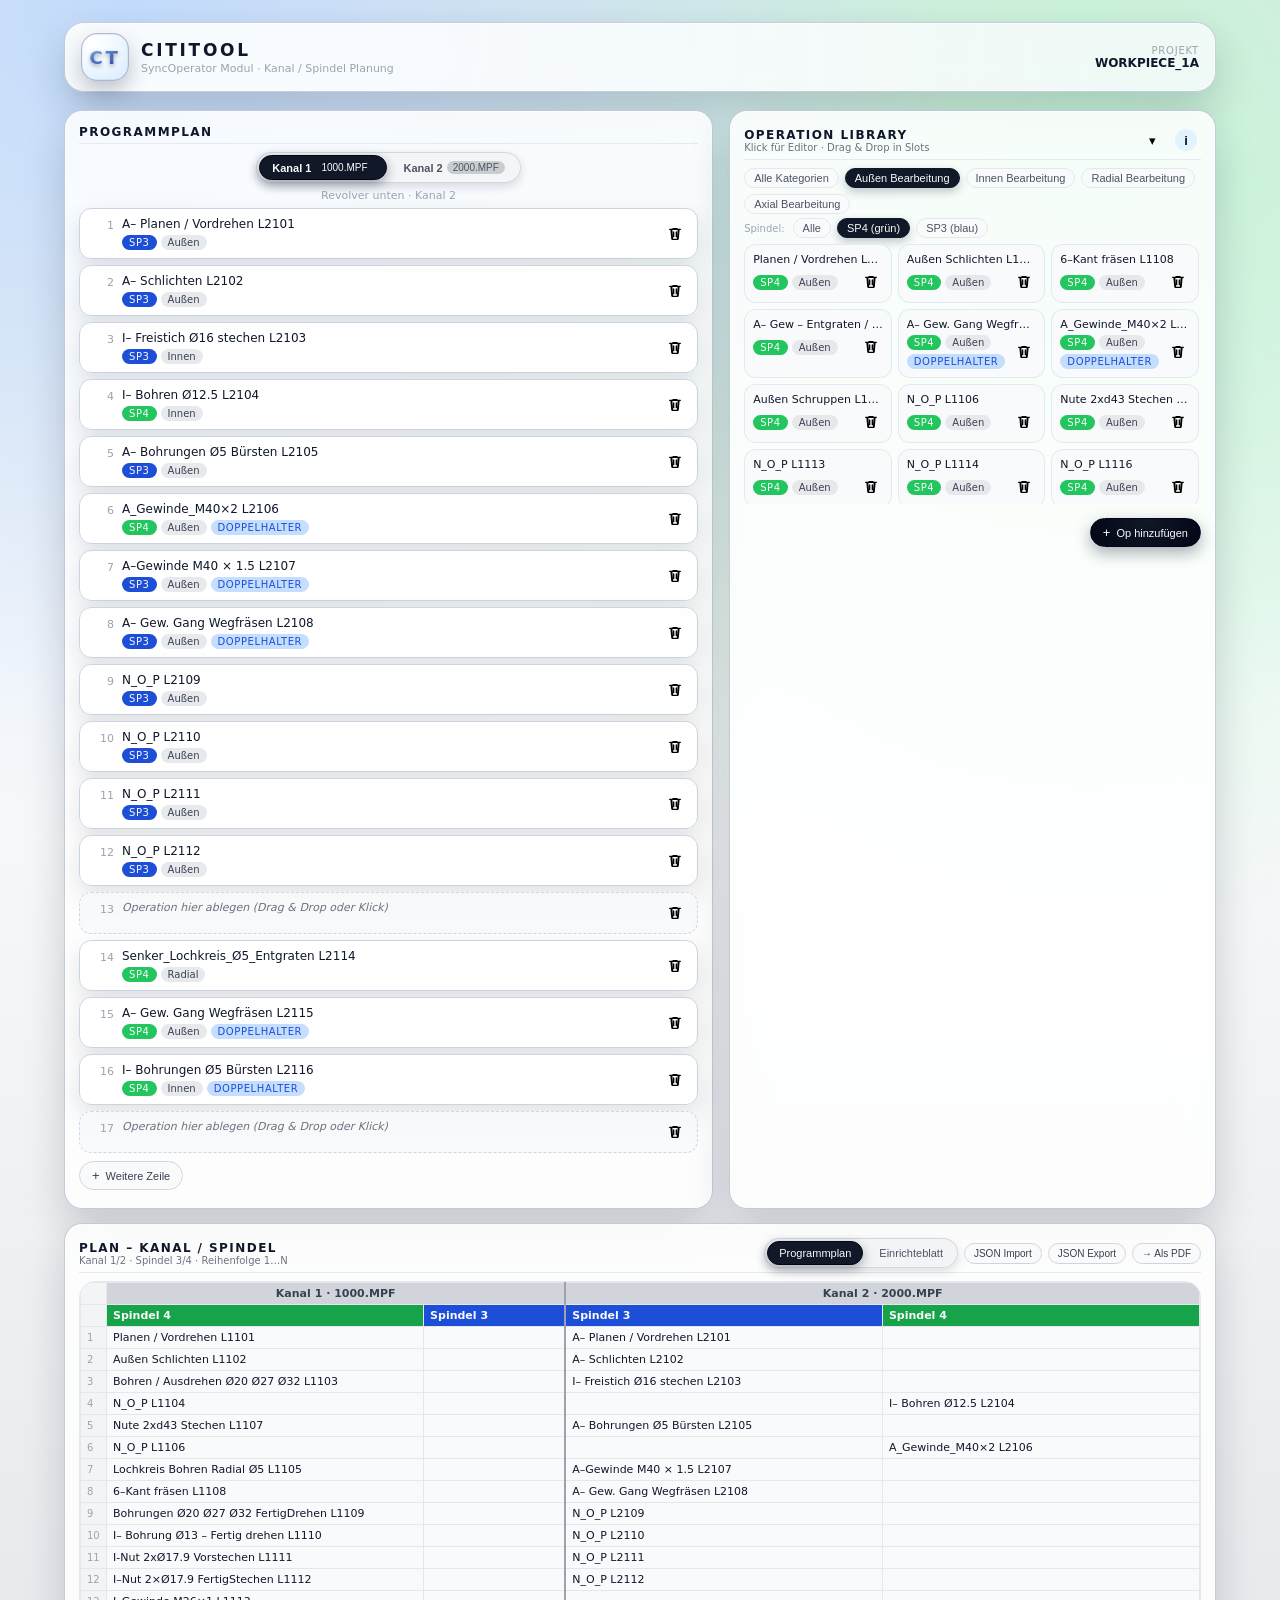
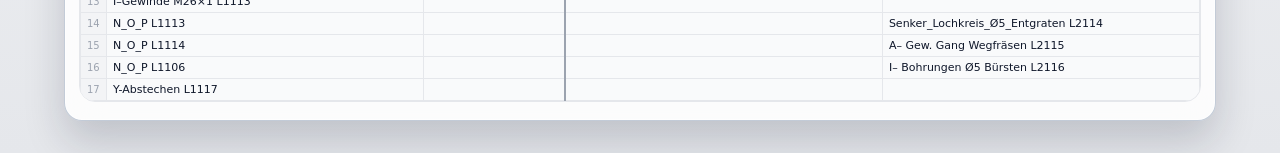
==== commit 5e8dab7f: "index.html aktualisieren" ====
--- a/index.html
+++ b/index.html
@@ -4,7 +4,7 @@
     <meta charset="UTF-8" />
     <title>CitiTool · SyncOperator</title>
     <meta name="viewport" content="width=device-width, initial-scale=1" />
-    <link rel="stylesheet" href="styles.css" />
+    <link rel="stylesheet" href="style.css" />
   </head>
   <body>
     <div class="app-shell">
--- a/style.css
+++ b/style.css
@@ -0,0 +1,1059 @@
+:root {
+  --bg: #e5e7eb;
+  --card-bg: rgba(255, 255, 255, 0.85);
+  --card-border: rgba(148, 163, 184, 0.55);
+  --border-strong: #cbd5e1;
+  --text-main: #0f172a;
+  --text-muted: #6b7280;
+  --text-soft: #9ca3af;
+  --accent: #0f172a;
+  --accent-soft: #e5e7eb;
+  --sp4: #22c55e;
+  --sp3: #1d4ed8;
+  --danger: #ef4444;
+  --radius-lg: 18px;
+  --radius-md: 12px;
+  --shadow-card: 0 20px 40px rgba(15, 23, 42, 0.18);
+  --shadow-soft: 0 12px 30px rgba(15, 23, 42, 0.16);
+  --transition-fast: 0.15s ease;
+  --transition-slow: 0.22s cubic-bezier(0.22, 0.61, 0.36, 1);
+  --font-main: system-ui, -apple-system, BlinkMacSystemFont, "SF Pro Text",
+    "Segoe UI", sans-serif;
+}
+
+*,
+*::before,
+*::after {
+  box-sizing: border-box;
+}
+
+html,
+body {
+  margin: 0;
+  padding: 0;
+}
+
+body {
+  font-family: var(--font-main);
+  background:
+    radial-gradient(circle at 10% 0, rgba(191, 219, 254, 0.9) 0, transparent 40%),
+    radial-gradient(circle at 85% 10%, rgba(187, 247, 208, 0.8) 0, transparent 40%),
+    linear-gradient(to bottom, #e5e7eb 0, #f9fafb 40%, #e5e7eb 100%);
+  color: var(--text-main);
+}
+
+/* APP SHELL */
+
+.app-shell {
+  max-width: 1200px;
+  margin: 0 auto;
+  min-height: 100vh;
+  padding: 18px 12px 32px;
+}
+
+@media (min-width: 768px) {
+  .app-shell {
+    padding-inline: 24px;
+    padding-top: 22px;
+  }
+}
+
+/* HEADER – стекло */
+
+.app-header {
+  display: flex;
+  align-items: center;
+  justify-content: space-between;
+  margin-bottom: 18px;
+  padding: 10px 16px;
+  border-radius: 20px;
+  background: radial-gradient(circle at top left, rgba(255, 255, 255, 0.9), rgba(248, 250, 252, 0.82));
+  backdrop-filter: blur(20px) saturate(1.2);
+  border: 1px solid rgba(148, 163, 184, 0.5);
+  box-shadow:
+    0 18px 40px rgba(15, 23, 42, 0.18),
+    0 0 0 1px rgba(255, 255, 255, 0.7) inset;
+}
+
+.app-header-left {
+  display: flex;
+  align-items: center;
+  gap: 12px;
+}
+
+/* ---------- Премиум-логотип CT (одна стеклянная плитка) ---------- */
+
+.app-logo-premium {
+  width: 48px;
+  height: 48px;
+  border-radius: 16px;
+  background:
+    radial-gradient(circle at 25% 20%, rgba(255, 255, 255, 0.98) 0, rgba(240, 249, 255, 0.86) 40%, rgba(210, 230, 255, 0.9) 100%);
+  box-shadow:
+    0 10px 22px rgba(15, 23, 42, 0.25),
+    inset 0 0 0 1.2px rgba(148, 163, 184, 0.7);
+  backdrop-filter: blur(16px) saturate(1.35);
+  -webkit-backdrop-filter: blur(16px) saturate(1.35);
+  display: flex;
+  align-items: center;
+  justify-content: center;
+}
+
+.app-logo-premium span {
+  font-size: 18px;
+  font-weight: 800;
+  letter-spacing: 0.16em;
+  text-transform: uppercase;
+  background: radial-gradient(circle at 20% 0, #60a5fa, #2563eb 45%, #1e3a8a 100%);
+  -webkit-background-clip: text;
+  color: transparent;
+  text-shadow:
+    0 2px 4px rgba(15, 23, 42, 0.4),
+    0 0 8px rgba(255, 255, 255, 0.9);
+}
+
+/* rest of header */
+
+.app-title-block {
+  display: flex;
+  flex-direction: column;
+  gap: 2px;
+}
+
+.app-title-row {
+  display: flex;
+  align-items: center;
+  gap: 8px;
+}
+
+.app-title {
+  font-size: 17px;
+  font-weight: 700;
+  letter-spacing: 0.16em;
+  text-transform: uppercase;
+}
+
+.app-subtitle {
+  font-size: 11px;
+  color: var(--text-soft);
+}
+
+.app-header-right {
+  display: flex;
+  align-items: center;
+  gap: 16px;
+}
+
+.app-meta {
+  display: flex;
+  flex-direction: column;
+  align-items: flex-end;
+}
+
+.app-meta-label {
+  font-size: 10px;
+  color: var(--text-soft);
+  text-transform: uppercase;
+  letter-spacing: 0.08em;
+}
+
+.app-meta-value {
+  font-size: 12px;
+  font-weight: 600;
+}
+
+@media (max-width: 640px) {
+  .app-header {
+    flex-direction: column;
+    align-items: stretch;
+    gap: 10px;
+  }
+
+  .app-header-right {
+    justify-content: space-between;
+  }
+
+  .app-meta {
+    align-items: flex-start;
+  }
+}
+
+/* CARD – стекло */
+
+.card {
+  background: var(--card-bg);
+  backdrop-filter: blur(18px) saturate(1.1);
+  border-radius: var(--radius-lg);
+  padding: 14px 14px 18px;
+  border: 1px solid var(--card-border);
+  box-shadow:
+    var(--shadow-card),
+    0 0 0 1px rgba(255, 255, 255, 0.6) inset;
+}
+
+/* LAYOUT */
+
+.layout-main {
+  display: flex;
+  flex-direction: column;
+  gap: 12px;
+  margin-bottom: 14px;
+}
+
+@media (min-width: 900px) {
+  .layout-main {
+    display: grid;
+    grid-template-columns: minmax(0, 1.6fr) minmax(0, 1.2fr);
+    gap: 16px;
+    align-items: stretch;
+  }
+}
+
+/* SECTION HEADER */
+
+.section-header {
+  display: flex;
+  align-items: center;
+  justify-content: space-between;
+  gap: 12px;
+  margin-bottom: 8px;
+  padding-bottom: 4px;
+  border-bottom: 1px solid rgba(226, 232, 240, 0.9);
+}
+
+.section-title {
+  font-size: 12px;
+  font-weight: 600;
+  text-transform: uppercase;
+  letter-spacing: 0.12em;
+}
+
+.section-subtitle {
+  font-size: 10px;
+  color: var(--text-muted);
+}
+
+.section-actions {
+  display: flex;
+  align-items: center;
+  justify-content: space-between;
+  gap: 6px;
+  flex-wrap: wrap;
+}
+
+/* KANAL SWITCHER – кнопки */
+
+.kanal-switcher-wrapper {
+  display: flex;
+  justify-content: center;
+  margin-bottom: 6px;
+}
+
+.kanal-switcher {
+  display: inline-flex;
+  align-items: center;
+  gap: 4px;
+  padding: 2px;
+  border-radius: 999px;
+  background: rgba(243, 244, 246, 0.9);
+  border: 1px solid rgba(209, 213, 219, 0.9);
+  box-shadow: 0 4px 10px rgba(15, 23, 42, 0.14);
+}
+
+.kanal-option {
+  border: 1px solid transparent;
+  background: transparent;
+  padding: 5px 12px;
+  border-radius: 999px;
+  font-size: 11px;
+  display: inline-flex;
+  align-items: center;
+  gap: 4px;
+  cursor: pointer;
+  color: #4b5563;
+  white-space: nowrap;
+  transition: background var(--transition-fast), color var(--transition-fast),
+    border-color var(--transition-fast), box-shadow var(--transition-fast),
+    transform 0.06s ease;
+}
+
+.kanal-option:hover {
+  background: rgba(229, 231, 235, 0.95);
+  border-color: #d1d5db;
+}
+
+.kanal-option.active {
+  background: #111827;
+  color: #f9fafb;
+  border-color: #020617;
+  box-shadow: 0 4px 12px rgba(15, 23, 42, 0.4);
+}
+
+.kanal-label {
+  font-weight: 600;
+}
+
+.kanal-chip {
+  font-size: 10px;
+  padding: 1px 6px;
+  border-radius: 999px;
+  background: rgba(15, 23, 42, 0.18);
+  color: inherit;
+}
+
+/* KANAL HINT */
+
+.kanal-hint {
+  font-size: 11px;
+  color: var(--text-soft);
+  margin-bottom: 6px;
+  text-align: center;
+}
+
+/* BUTTONS */
+
+.btn-primary,
+.btn-outline {
+  display: inline-flex;
+  align-items: center;
+  gap: 6px;
+  font-size: 11px;
+  border-radius: 999px;
+  padding: 6px 12px;
+  cursor: pointer;
+  border-width: 1px;
+  border-style: solid;
+  background-clip: padding-box;
+  transition: background var(--transition-fast), color var(--transition-fast),
+    border-color var(--transition-fast), box-shadow var(--transition-fast),
+    transform 0.06s ease;
+}
+
+.btn-primary {
+  background: radial-gradient(circle at top, #111827, #020617);
+  color: #f9fafb;
+  border-color: #020617;
+  box-shadow: 0 6px 16px rgba(15, 23, 42, 0.35);
+}
+
+.btn-primary:hover {
+  background: radial-gradient(circle at top, #020617, #020617);
+}
+
+.btn-outline {
+  background: rgba(249, 250, 251, 0.92);
+  color: #374151;
+  border-color: #d1d5db;
+}
+
+.btn-outline:hover {
+  background: rgba(229, 231, 235, 0.98);
+}
+
+.btn-small {
+  padding: 4px 9px;
+  font-size: 10px;
+}
+
+.btn-icon {
+  font-size: 13px;
+}
+
+.btn-primary:active,
+.btn-outline:active {
+  transform: translateY(1px);
+  box-shadow: none;
+}
+
+/* ICON BUTTONS / SVG */
+
+.icon-button {
+  border: none;
+  background: transparent;
+  padding: 4px;
+  border-radius: 999px;
+  cursor: pointer;
+  display: inline-flex;
+  align-items: center;
+  justify-content: center;
+  transition: background var(--transition-fast), transform 0.06s ease;
+}
+
+.icon-button:hover {
+  background: rgba(148, 163, 184, 0.2);
+}
+
+.icon-button:active {
+  transform: translateY(1px);
+}
+
+.icon-button.subtle {
+  background: transparent;
+}
+
+.icon-circle {
+  width: 22px;
+  height: 22px;
+  border-radius: 999px;
+  background: rgba(224, 242, 254, 0.9);
+  display: inline-flex;
+  align-items: center;
+  justify-content: center;
+  font-size: 13px;
+  font-weight: 600;
+  color: #0f172a;
+}
+
+.icon-svg {
+  width: 16px;
+  height: 16px;
+  display: block;
+}
+
+/* SLOTS */
+
+.slots-card {
+  display: flex;
+  flex-direction: column;
+}
+
+.slot-list {
+  display: flex;
+  flex-direction: column;
+  gap: 6px;
+}
+
+.slot-row {
+  display: grid;
+  grid-template-columns: auto minmax(0, 1fr) auto;
+  align-items: stretch;
+  gap: 8px;
+  padding: 8px 10px;
+  border-radius: var(--radius-md);
+  border: 1px dashed rgba(203, 213, 225, 0.9);
+  background: rgba(249, 250, 251, 0.9);
+  font-size: 12px;
+  position: relative;
+  transition: background var(--transition-fast), border-color var(--transition-fast),
+    box-shadow var(--transition-fast), transform var(--transition-fast);
+}
+
+.slot-row.filled {
+  border-style: solid;
+  border-color: var(--border-strong);
+  background: rgba(255, 255, 255, 0.96);
+  box-shadow: 0 10px 24px rgba(15, 23, 42, 0.12);
+}
+
+.slot-row.drag-over {
+  border-color: #0f172a;
+  box-shadow: 0 0 0 1px rgba(15, 23, 42, 0.2);
+  background: rgba(219, 234, 254, 0.95);
+}
+
+.slot-index {
+  font-size: 11px;
+  color: var(--text-soft);
+  width: 24px;
+  text-align: right;
+  padding-top: 2px;
+}
+
+.slot-main {
+  display: flex;
+  flex-direction: column;
+  gap: 4px;
+  min-width: 0;
+}
+
+.slot-title {
+  font-size: 12px;
+  font-weight: 500;
+  color: var(--text-main);
+  white-space: nowrap;
+  overflow: hidden;
+  text-overflow: ellipsis;
+}
+
+.slot-placeholder {
+  font-size: 11px;
+  color: var(--text-muted);
+  font-style: italic;
+}
+
+.slot-meta {
+  display: flex;
+  flex-wrap: wrap;
+  gap: 4px;
+  align-items: center;
+}
+
+.slot-meta-label {
+  font-size: 10px;
+  color: var(--text-soft);
+}
+
+.slot-actions {
+  display: flex;
+  flex-direction: column;
+  gap: 4px;
+  align-items: flex-end;
+  justify-content: center;
+  min-width: 26px;
+}
+
+.add-slot-btn {
+  margin-top: 8px;
+  align-self: flex-start;
+}
+
+/* BADGES */
+
+.badge {
+  font-size: 10px;
+  padding: 2px 7px;
+  border-radius: 999px;
+  font-weight: 500;
+  display: inline-flex;
+  align-items: center;
+  gap: 4px;
+  text-transform: uppercase;
+  letter-spacing: 0.06em;
+}
+
+.badge-sp4 {
+  background: var(--sp4);
+  color: #f9fafb;
+}
+
+.badge-sp3 {
+  background: var(--sp3);
+  color: #f9fafb;
+}
+
+.badge-soft {
+  background: rgba(229, 231, 235, 0.9);
+  color: #374151;
+  text-transform: none;
+  letter-spacing: 0;
+  font-weight: 400;
+}
+
+.badge-tag {
+  background: rgba(191, 219, 254, 0.9);
+  color: #1d4ed8;
+}
+
+.badge-tool {
+  background: rgba(209, 213, 219, 0.7);
+  color: #111827;
+  text-transform: none;
+  letter-spacing: 0;
+  font-weight: 500;
+}
+
+/* LIBRARY */
+
+.library-card {
+  display: flex;
+  flex-direction: column;
+}
+
+.library-card.collapsed .library-filters,
+.library-card.collapsed .library-list,
+.library-card.collapsed .library-add {
+  display: none;
+}
+
+.library-filters {
+  display: flex;
+  flex-direction: column;
+  gap: 4px;
+  margin-bottom: 6px;
+}
+
+.library-filters-row,
+.library-spindle-row {
+  display: flex;
+  flex-wrap: wrap;
+  gap: 6px;
+}
+
+.library-spindle-row {
+  align-items: center;
+}
+
+.filter-label {
+  font-size: 10px;
+  color: var(--text-soft);
+  margin-right: 2px;
+}
+
+.filter-pill {
+  border-radius: 999px;
+  padding: 3px 9px;
+  font-size: 11px;
+  border: 1px solid #e5e7eb;
+  background: rgba(249, 250, 251, 0.95);
+  color: #4b5563;
+  cursor: pointer;
+  transition: background var(--transition-fast), border-color var(--transition-fast),
+    color var(--transition-fast), box-shadow var(--transition-fast);
+}
+
+.filter-pill.active {
+  border-color: var(--accent);
+  background: #111827;
+  color: #f9fafb;
+  box-shadow: 0 4px 10px rgba(15, 23, 42, 0.24);
+}
+
+.library-list {
+  display: grid;
+  grid-template-columns: repeat(auto-fill, minmax(140px, 1fr));
+  gap: 6px;
+  max-height: 260px;
+  overflow: auto;
+  padding-right: 2px;
+  margin-bottom: 6px;
+}
+
+.op-card {
+  border-radius: var(--radius-md);
+  border: 1px solid rgba(226, 232, 240, 0.9);
+  background: rgba(249, 250, 251, 0.95);
+  padding: 8px;
+  font-size: 11px;
+  display: flex;
+  flex-direction: column;
+  gap: 4px;
+  cursor: pointer;
+  user-select: none;
+  transition: box-shadow var(--transition-fast), transform 0.06s ease,
+    background var(--transition-fast), border-color var(--transition-fast);
+}
+
+.op-card:hover {
+  border-color: var(--border-strong);
+  background: rgba(255, 255, 255, 0.98);
+  box-shadow: var(--shadow-soft);
+}
+
+.op-card:active {
+  transform: translateY(1px);
+  box-shadow: 0 12px 26px rgba(15, 23, 42, 0.2);
+}
+
+.op-title {
+  font-weight: 500;
+  white-space: nowrap;
+  overflow: hidden;
+  text-overflow: ellipsis;
+}
+
+.op-footer {
+  display: flex;
+  align-items: center;
+  justify-content: space-between;
+  gap: 4px;
+}
+
+.op-meta {
+  display: flex;
+  gap: 4px;
+  align-items: center;
+  flex-wrap: wrap;
+}
+
+.library-empty {
+  font-size: 11px;
+  color: var(--text-muted);
+  font-style: italic;
+  padding: 4px 2px;
+}
+
+.library-add {
+  margin-top: 8px;
+  display: flex;
+  justify-content: flex-end;
+}
+
+/* FORM ELEMENTS (MODAL) */
+
+.form-row {
+  display: flex;
+  gap: 8px;
+  margin-bottom: 4px;
+}
+
+.form-group {
+  flex: 1;
+  margin-bottom: 6px;
+}
+
+.form-group--code {
+  flex: 0 0 110px;
+}
+
+.form-label {
+  font-size: 11px;
+  color: var(--text-muted);
+  margin-bottom: 2px;
+}
+
+.field-input,
+.field-select {
+  width: 100%;
+  border-radius: 999px;
+  border: 1px solid #e5e7eb;
+  padding: 6px 10px;
+  font-size: 11px;
+  outline: none;
+  background: rgba(249, 250, 251, 0.96);
+  transition: border-color var(--transition-fast), background var(--transition-fast),
+    box-shadow var(--transition-fast);
+}
+
+.field-input:focus,
+.field-select:focus {
+  border-color: var(--accent);
+  background: #ffffff;
+  box-shadow: 0 0 0 1px rgba(15, 23, 42, 0.15);
+}
+
+/* Toggle Doppelhalter */
+
+.toggle-row {
+  display: flex;
+  justify-content: flex-start;
+  margin-top: 4px;
+}
+
+.toggle-pill {
+  display: inline-flex;
+  align-items: center;
+  gap: 6px;
+  padding: 4px 10px;
+  border-radius: 999px;
+  border: 1px solid #e5e7eb;
+  background: rgba(249, 250, 251, 0.96);
+  font-size: 11px;
+  cursor: pointer;
+  user-select: none;
+  transition: background var(--transition-fast), border-color var(--transition-fast),
+    box-shadow var(--transition-fast), color var(--transition-fast);
+}
+
+.toggle-pill.active {
+  background: #111827;
+  border-color: #020617;
+  color: #f9fafb;
+  box-shadow: 0 4px 10px rgba(15, 23, 42, 0.3);
+}
+
+.toggle-dot {
+  width: 12px;
+  height: 12px;
+  border-radius: 999px;
+  border: 2px solid #9ca3af;
+  background: #f9fafb;
+  box-sizing: border-box;
+  transition: border-color var(--transition-fast), background var(--transition-fast);
+}
+
+.toggle-pill.active .toggle-dot {
+  border-color: #22c55e;
+  background: #bbf7d0;
+}
+
+/* SLOT PICKER (modal list) */
+
+.slot-picker-list {
+  display: flex;
+  flex-direction: column;
+  gap: 4px;
+  max-height: 260px;
+  overflow: auto;
+  margin-top: 4px;
+}
+
+/* PLAN VIEW SWITCHER (Programmplan / Einrichteblatt) */
+
+.plan-view-switch {
+  display: inline-flex;
+  align-items: center;
+  gap: 4px;
+  padding: 2px;
+  border-radius: 999px;
+  background: rgba(243, 244, 246, 0.95);
+  border: 1px solid rgba(209, 213, 219, 0.9);
+  box-shadow: 0 4px 10px rgba(15, 23, 42, 0.12);
+}
+
+.plan-view-pill {
+  border-radius: 999px;
+  border: 1px solid transparent;
+  background: transparent;
+  padding: 4px 11px;
+  font-size: 11px;
+  line-height: 1.3;
+  cursor: pointer;
+  color: #4b5563;
+  white-space: nowrap;
+  transition: background var(--transition-fast), color var(--transition-fast),
+    border-color var(--transition-fast), box-shadow var(--transition-fast),
+    transform 0.06s ease;
+}
+
+.plan-view-pill:hover {
+  background: rgba(229, 231, 235, 0.98);
+  border-color: #e5e7eb;
+}
+
+.plan-view-pill.active {
+  background: #111827;
+  color: #f9fafb;
+  border-color: #020617;
+  box-shadow: 0 4px 12px rgba(15, 23, 42, 0.35);
+}
+
+/* PLAN TABLE */
+
+.plan-card {
+  margin-top: 6px;
+}
+
+.plan-table-wrapper {
+  margin-top: 8px;
+  border-radius: 16px;
+  border: 1px solid #e5e7eb;
+  overflow: auto;
+  background: rgba(249, 250, 251, 0.95);
+}
+
+.plan-table {
+  width: 100%;
+  border-collapse: collapse;
+  min-width: 560px;
+  font-size: 11px;
+}
+
+.plan-table thead {
+  background: #e5e7eb;
+}
+
+.plan-table th,
+.plan-table td {
+  border: 1px solid #e5e7eb;
+  padding: 4px 6px;
+  text-align: left;
+}
+
+.plan-table th {
+  font-weight: 600;
+  color: #374151;
+}
+
+.plan-table .th-group {
+  text-align: center;
+  font-size: 11px;
+  background: #d1d5db;
+}
+
+.plan-table .sp3-head {
+  background: #1d4ed8;
+  color: #f9fafb;
+}
+
+.plan-table .sp4-head {
+  background: #16a34a;
+  color: #f9fafb;
+}
+
+.plan-table .kanal-divider {
+  border-left-width: 2px;
+  border-left-color: #9ca3af;
+}
+
+.plan-row-index {
+  width: 26px;
+  text-align: right;
+  color: #9ca3af;
+  font-size: 10px;
+  background: #f3f4f6;
+}
+
+.plan-cell {
+  white-space: nowrap;
+  overflow: hidden;
+  text-overflow: ellipsis;
+  max-width: 160px;
+}
+
+/* MODAL */
+
+.modal-overlay {
+  position: fixed;
+  inset: 0;
+  display: none;
+  align-items: center;
+  justify-content: center;
+  z-index: 40;
+}
+
+.modal-overlay.visible {
+  display: flex;
+}
+
+.modal-backdrop {
+  position: fixed;
+  inset: 0;
+  background: rgba(15, 23, 42, 0.15);
+  backdrop-filter: blur(6px);
+}
+
+.modal-dialog {
+  position: relative;
+  z-index: 41;
+  width: 100%;
+  max-width: 420px;
+  margin: 12px;
+  background: rgba(255, 255, 255, 0.96);
+  border-radius: 18px;
+  box-shadow: 0 18px 40px rgba(15, 23, 42, 0.35);
+  border: 1px solid rgba(148, 163, 184, 0.5);
+  display: flex;
+  flex-direction: column;
+  padding: 14px 14px 12px;
+  backdrop-filter: blur(16px) saturate(1.2);
+}
+
+.modal-header {
+  display: flex;
+  align-items: flex-start;
+  gap: 10px;
+  margin-bottom: 8px;
+}
+
+.modal-icon {
+  flex-shrink: 0;
+}
+
+.modal-icon-circle {
+  width: 30px;
+  height: 30px;
+  border-radius: 999px;
+  background: radial-gradient(circle at top left, #e0f2fe 0, #bfdbfe 40%, #93c5fd 100%);
+  display: inline-flex;
+  align-items: center;
+  justify-content: center;
+  color: #0f172a;
+  font-weight: 700;
+  font-size: 16px;
+  box-shadow: 0 6px 14px rgba(15, 23, 42, 0.25);
+}
+
+.modal-header-text {
+  flex: 1;
+}
+
+.modal-title {
+  font-size: 14px;
+  font-weight: 600;
+}
+
+.modal-description {
+  font-size: 11px;
+  color: var(--text-muted);
+  margin-top: 2px;
+}
+
+.modal-body {
+  font-size: 12px;
+  margin-bottom: 10px;
+}
+
+.modal-footer {
+  display: flex;
+  justify-content: flex-end;
+  gap: 8px;
+}
+
+.modal-footer .btn-primary {
+  min-width: 84px;
+}
+
+.btn-outline-danger {
+  border-color: rgba(239, 68, 68, 0.3);
+  color: #b91c1c;
+  background: #fef2f2;
+}
+
+.btn-outline-danger:hover {
+  background: #fee2e2;
+  border-color: #ef4444;
+}
+
+/* Utility */
+
+.text-muted {
+  color: var(--text-muted);
+}
+
+.text-danger {
+  color: var(--danger);
+}
+
+/* PRINT (PDF EXPORT, DIN A4, mit Farben) */
+
+@media print {
+  @page {
+    size: A4 portrait;
+    margin: 10mm 8mm;
+  }
+
+  body {
+    background: #ffffff;
+    -webkit-print-color-adjust: exact;
+    print-color-adjust: exact;
+  }
+
+  .app-shell {
+    max-width: none;
+    padding: 0;
+  }
+
+  .app-header,
+  .layout-main,
+  .modal-overlay {
+    display: none !important;
+  }
+
+  .plan-card {
+    margin: 0;
+    border-radius: 0;
+    box-shadow: none;
+    border: none;
+    background: #ffffff;
+  }
+
+  .plan-card .section-header {
+    display: none !important;
+  }
+
+  .plan-table-wrapper {
+    border: none;
+    background: #ffffff;
+  }
+
+  .plan-table,
+  .plan-table th,
+  .plan-table td,
+  .plan-table thead,
+  .plan-table .sp3-head,
+  .plan-table .sp4-head,
+  .plan-table .th-group {
+    -webkit-print-color-adjust: exact;
+    print-color-adjust: exact;
+  }
+}
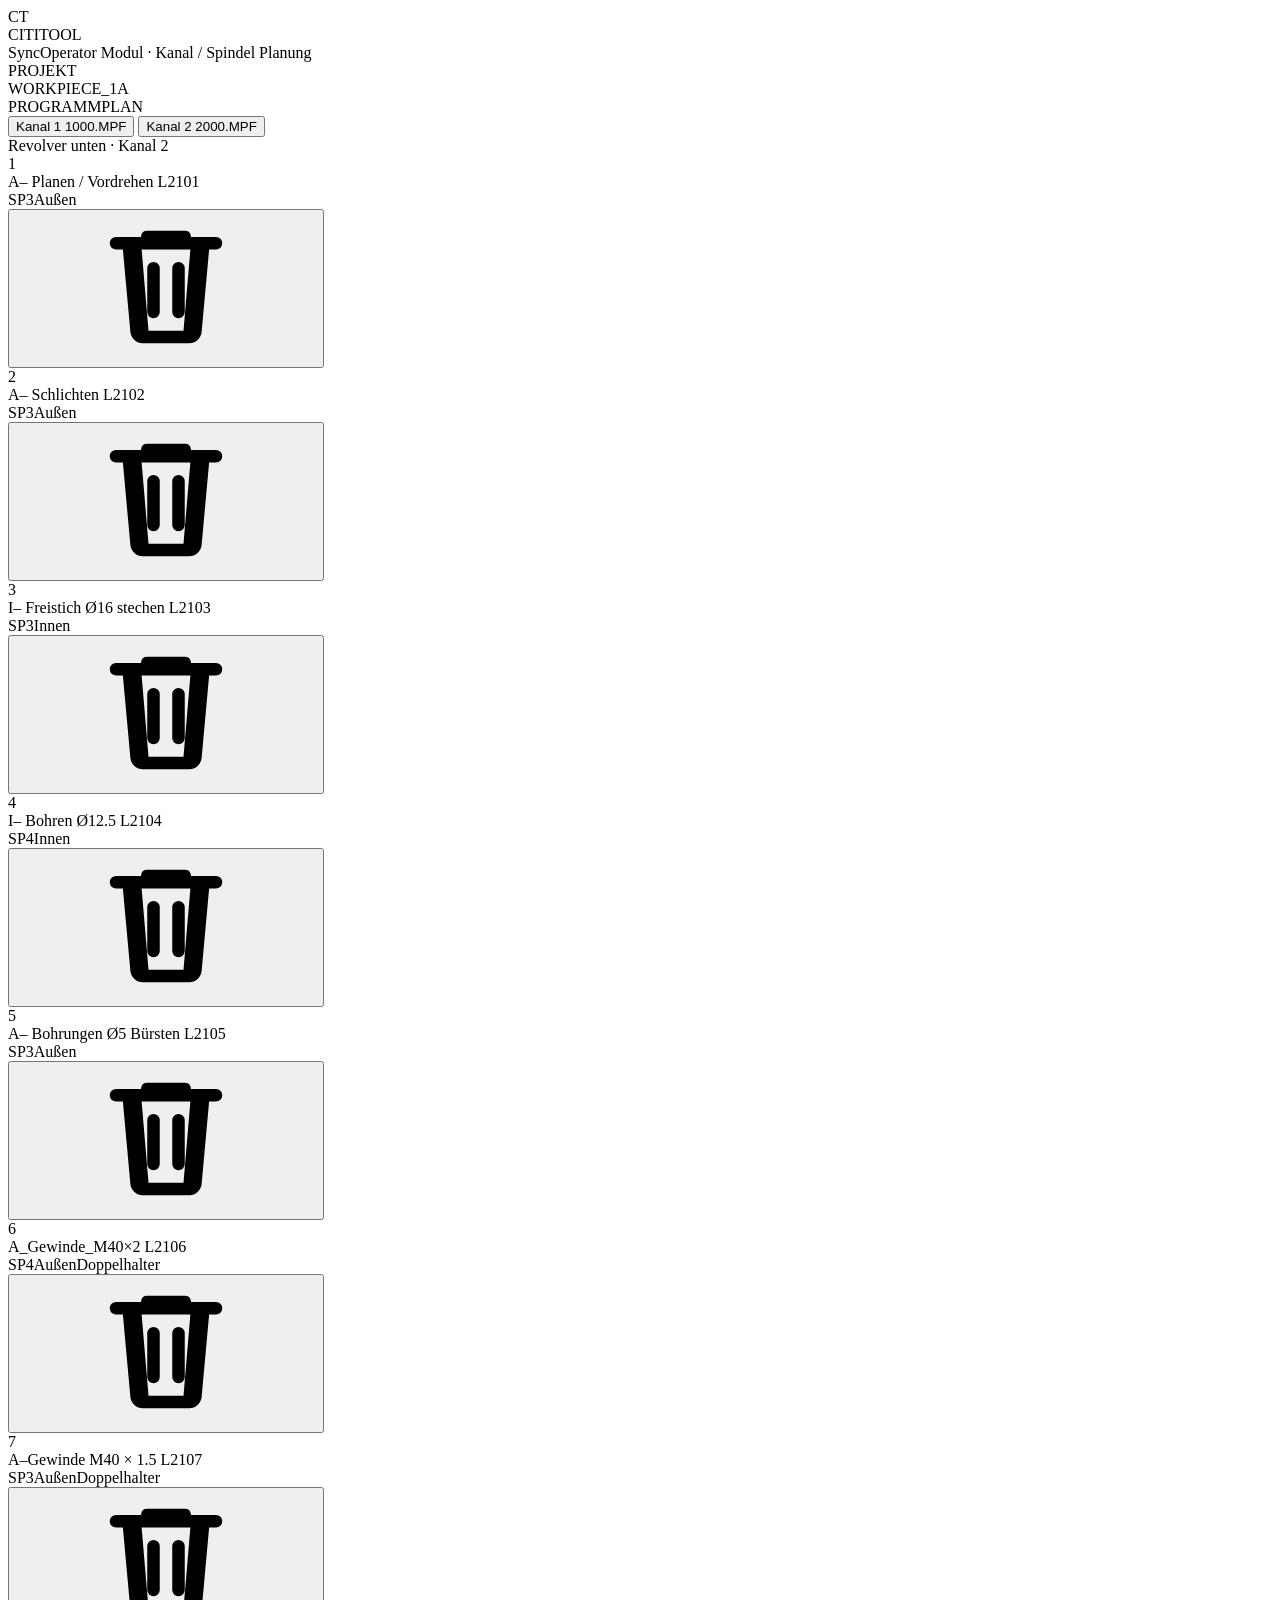
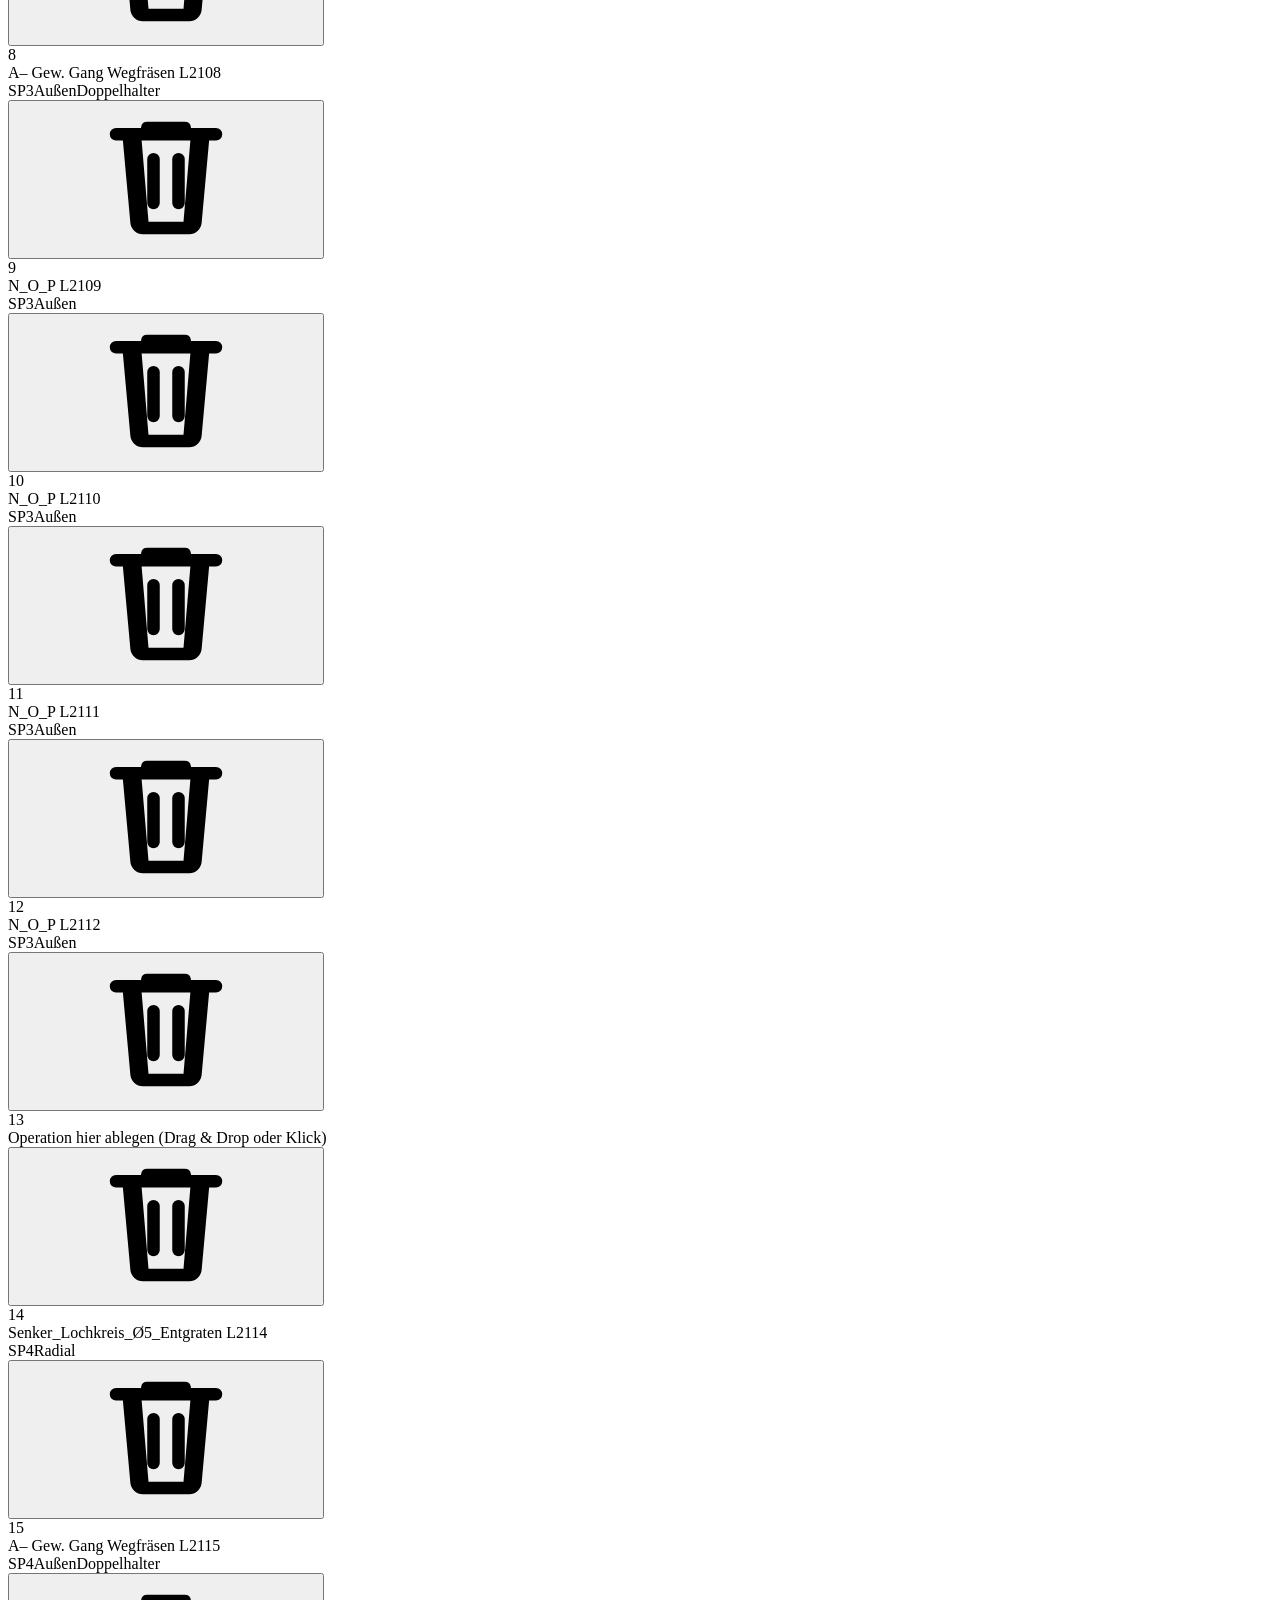
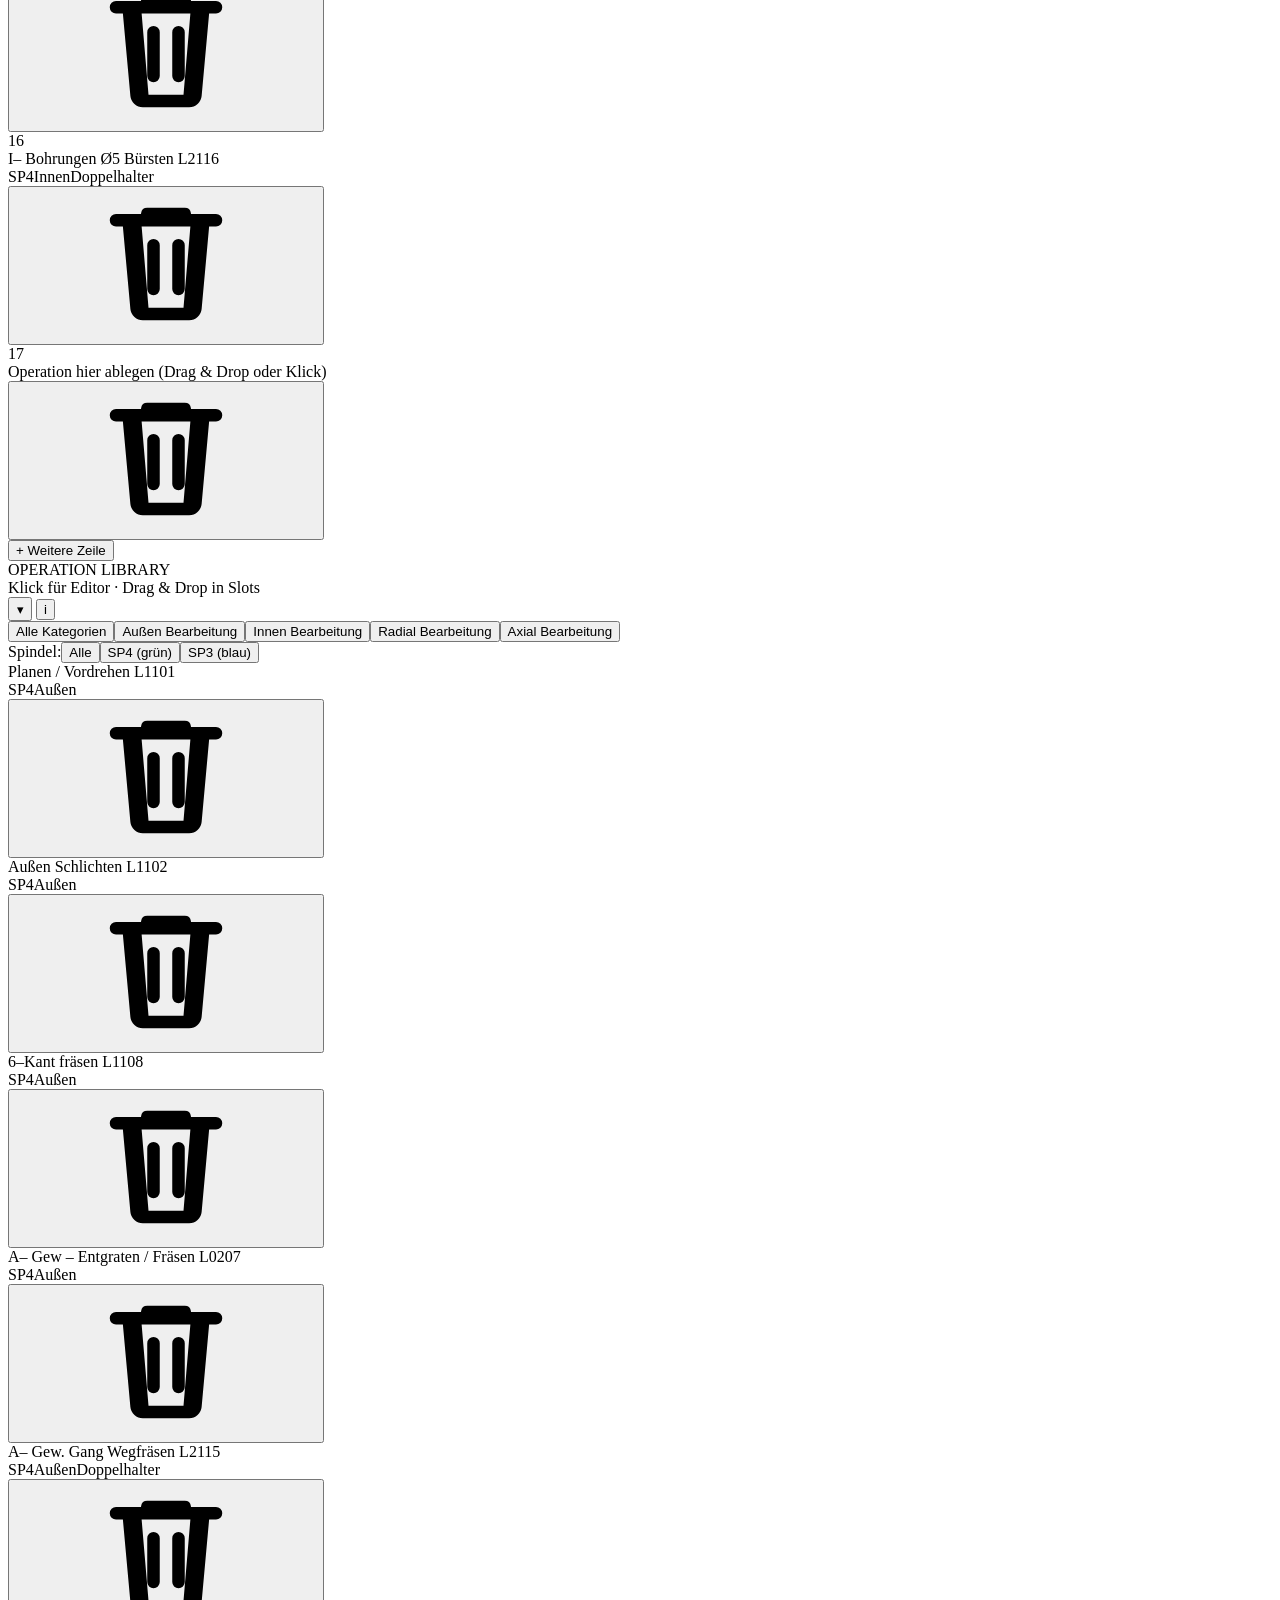
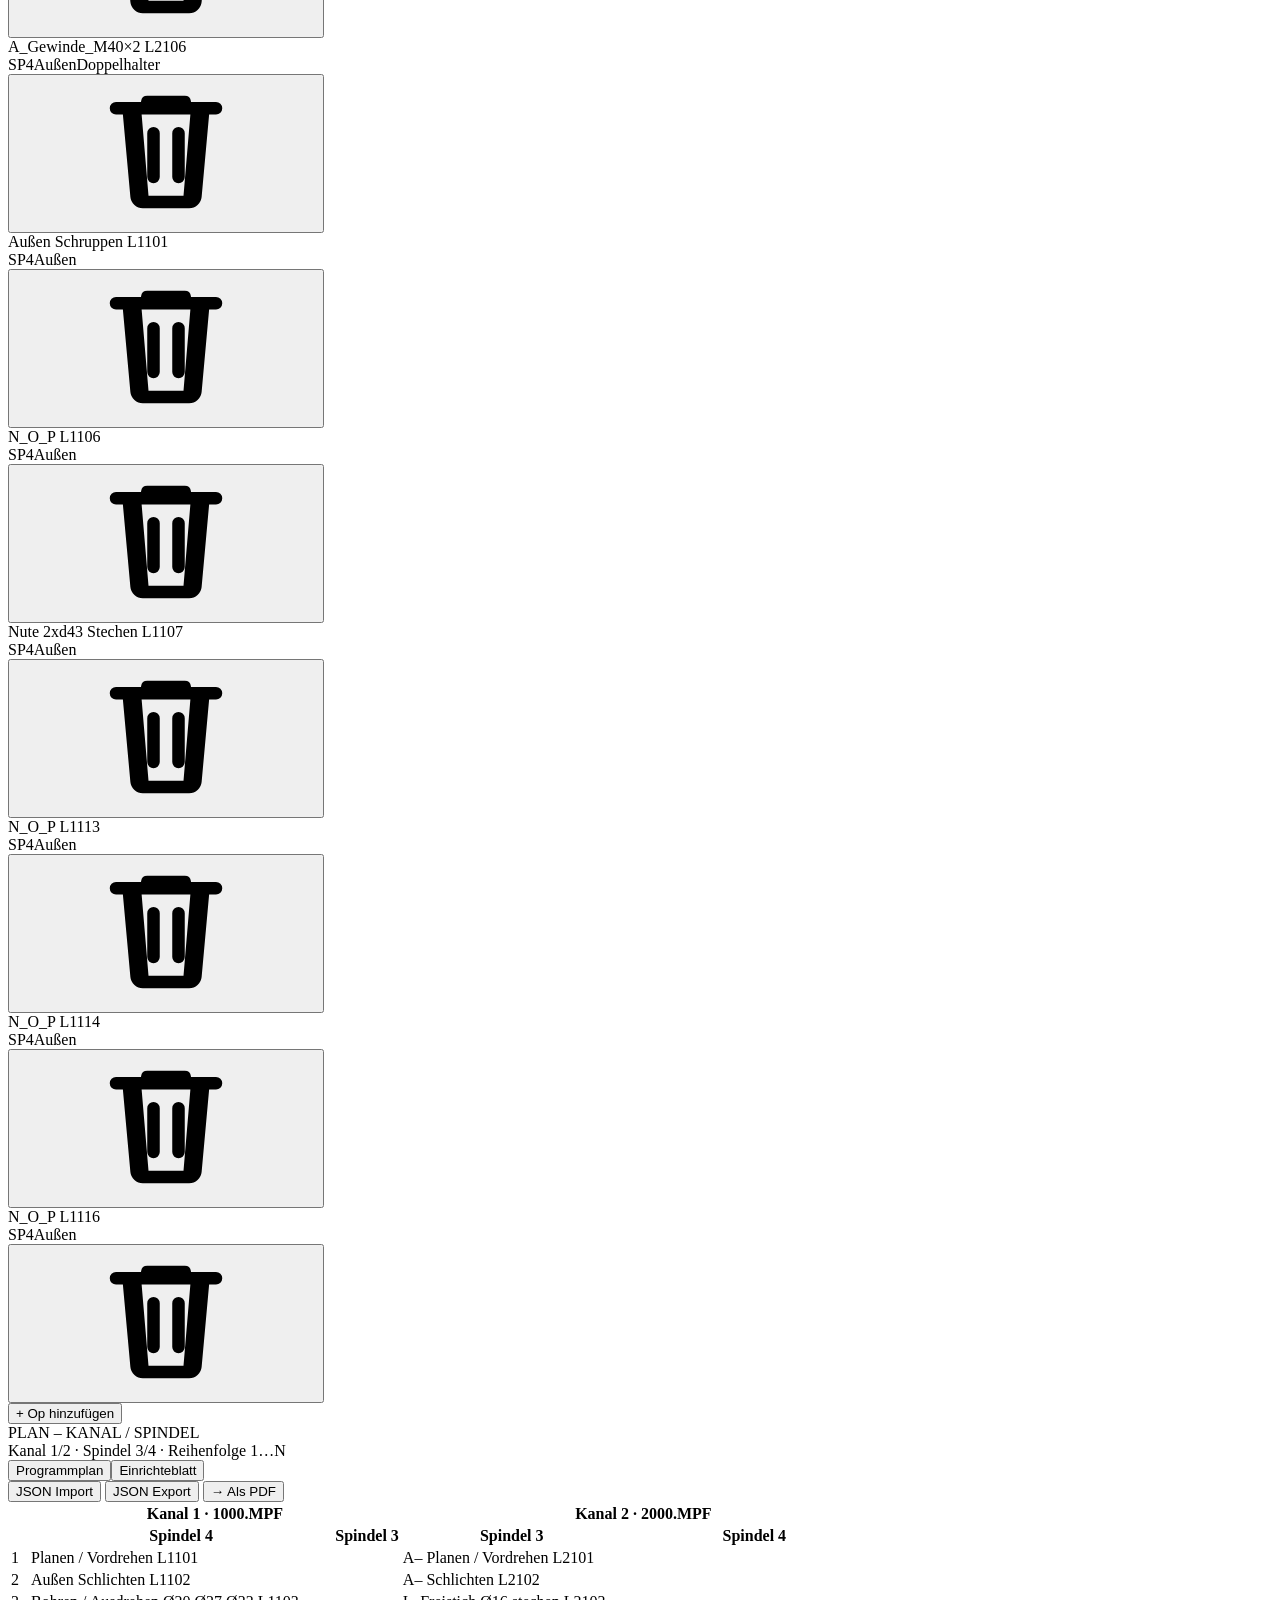
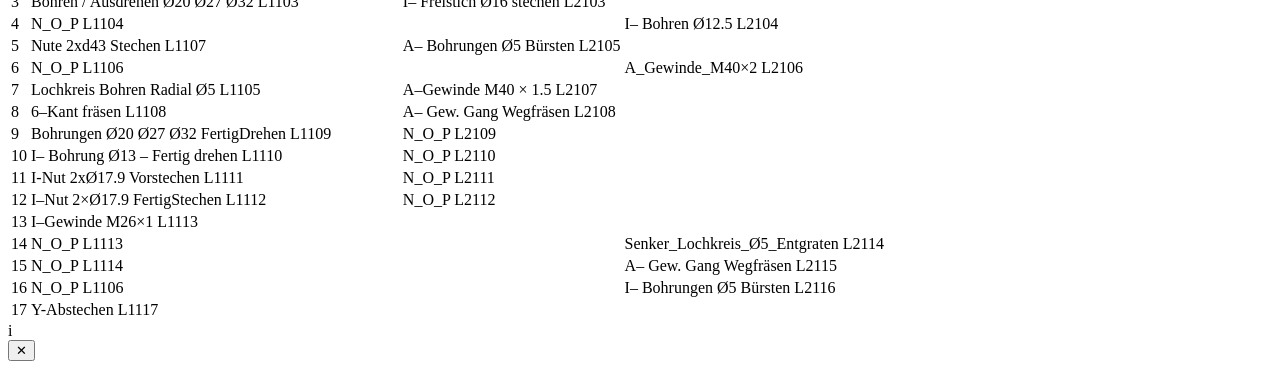
==== commit 467c4c9d: "index.html aktualisieren" ====
--- a/index.html
+++ b/index.html
@@ -4,7 +4,7 @@
     <meta charset="UTF-8" />
     <title>CitiTool · SyncOperator</title>
     <meta name="viewport" content="width=device-width, initial-scale=1" />
-    <link rel="stylesheet" href="style.css" />
+    <link rel="styleheet" href="style.css" />
   </head>
   <body>
     <div class="app-shell">
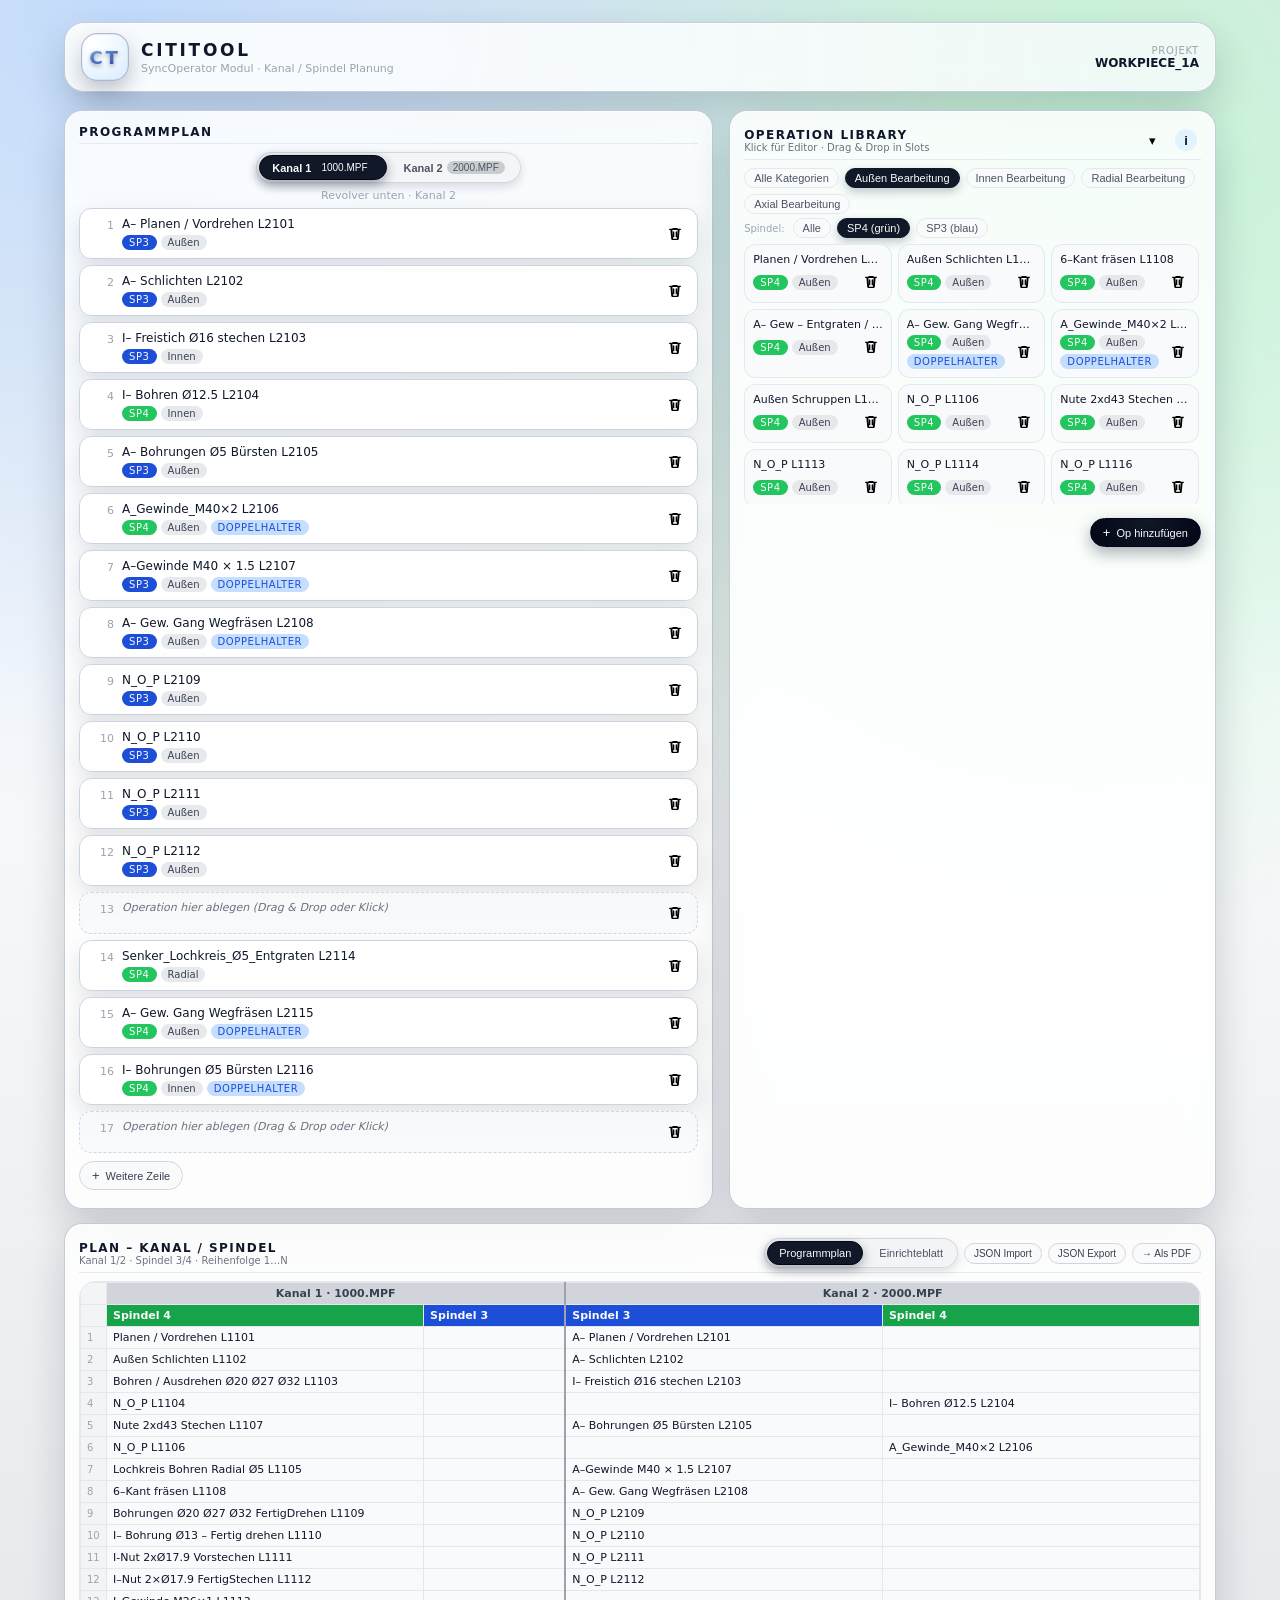
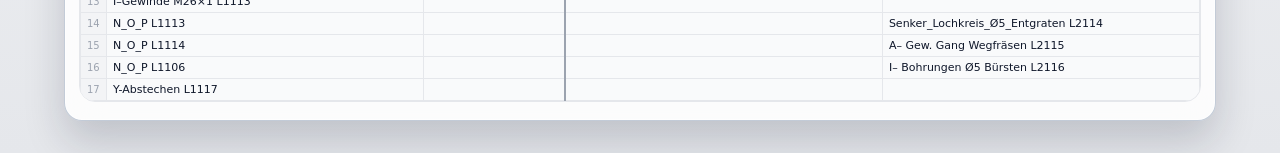
==== commit 803ac9da: "index.html aktualisieren" ====
--- a/index.html
+++ b/index.html
@@ -4,7 +4,7 @@
     <meta charset="UTF-8" />
     <title>CitiTool · SyncOperator</title>
     <meta name="viewport" content="width=device-width, initial-scale=1" />
-    <link rel="styleheet" href="style.css" />
+    <link rel="stylesheet" href="style.css" />
   </head>
   <body>
     <div class="app-shell">
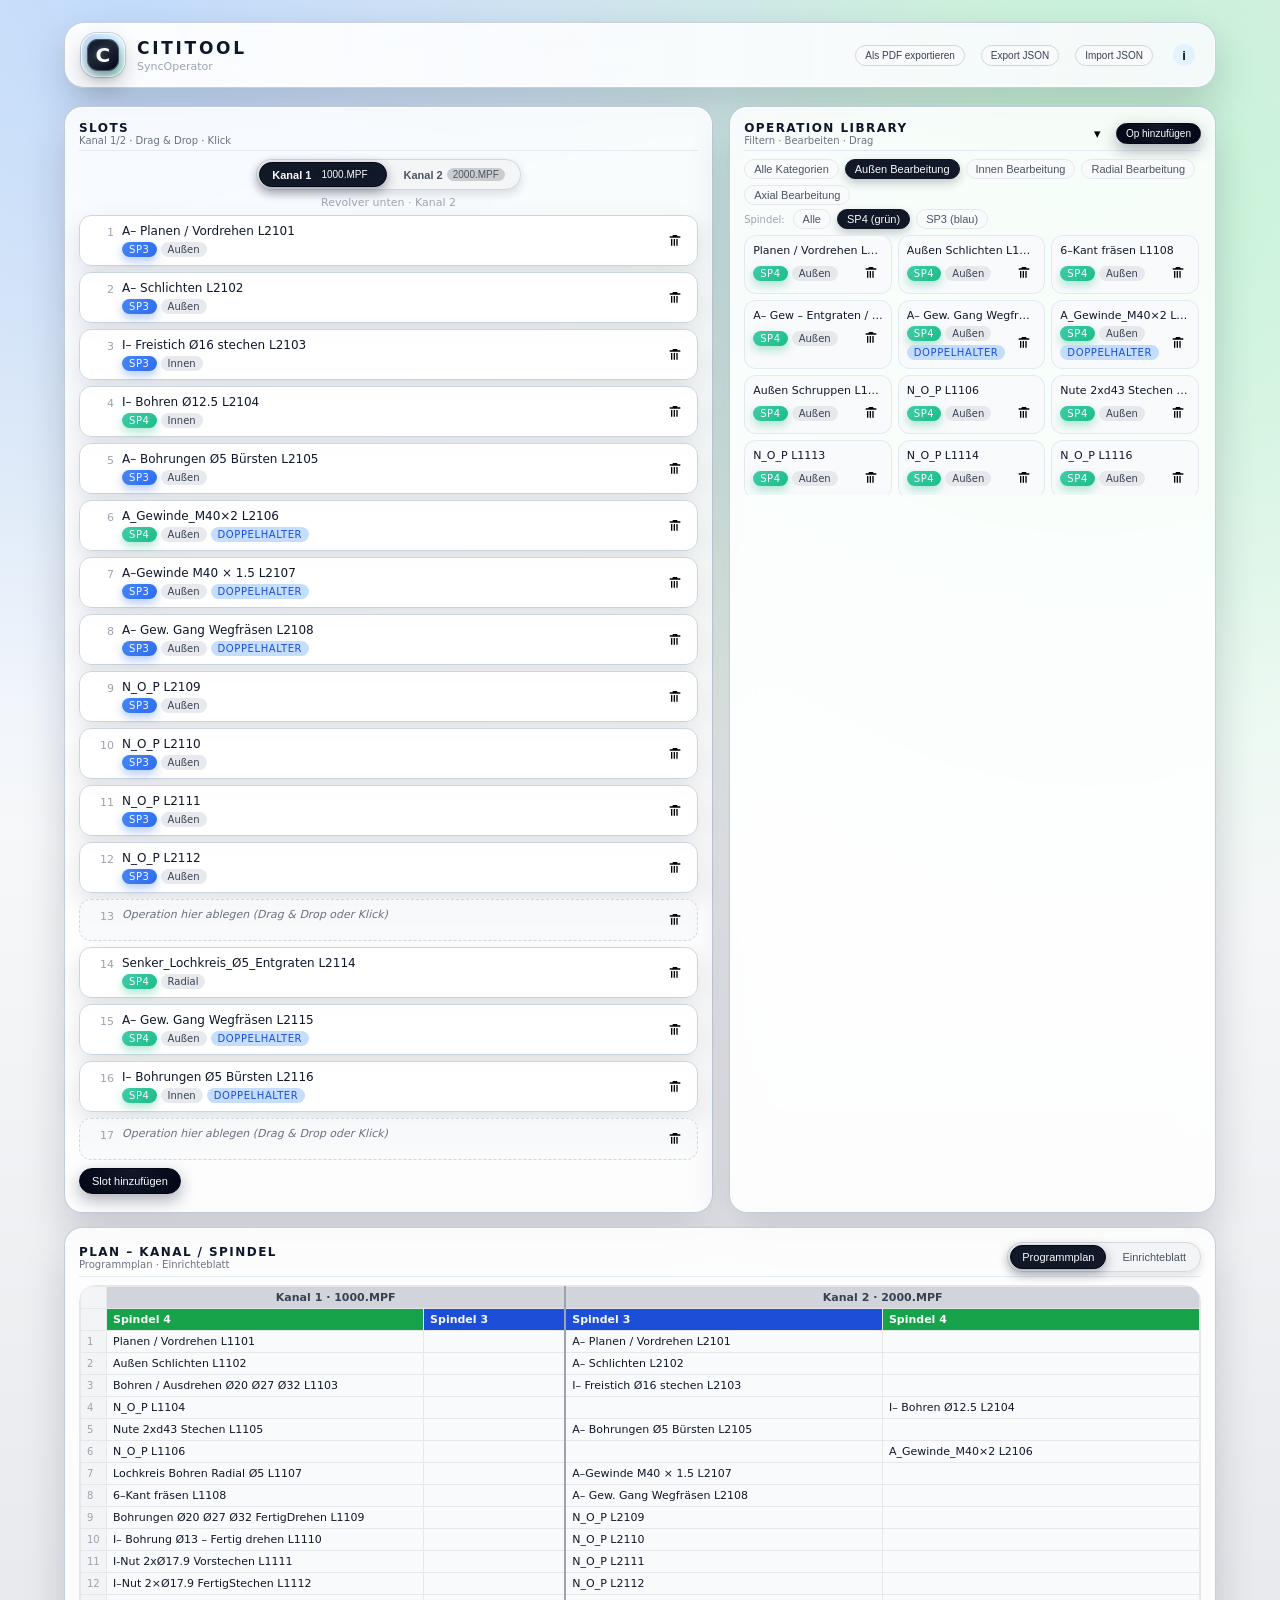
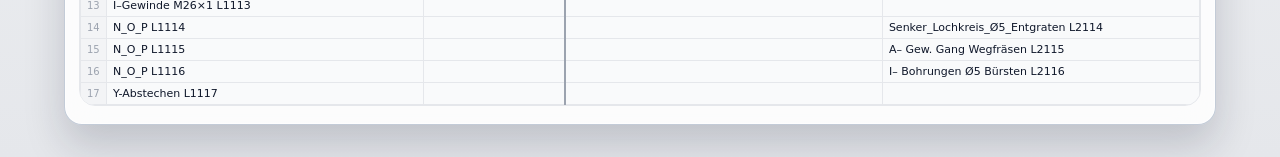
==== commit 0860c67f: "index.html aktualisieren" ====
--- a/index.html
+++ b/index.html
@@ -1,157 +1,114 @@
-<!DOCTYPE html>
+<!doctype html>
 <html lang="de">
   <head>
     <meta charset="UTF-8" />
-    <title>CitiTool · SyncOperator</title>
     <meta name="viewport" content="width=device-width, initial-scale=1" />
-    <link rel="stylesheet" href="style.css" />
+
+    <title>CitiTool</title>
+
+    <link rel="stylesheet" href="./style.css" />
+    <link rel="manifest" href="./manifest.json" />
+    <meta name="theme-color" content="#0f172a" />
+
+    <link rel="icon" type="image/svg+xml" href="./icons/icon.svg" />
+
+    <script defer src="./app.js"></script>
   </head>
+
   <body>
     <div class="app-shell">
-      <!-- HEADER -->
       <header class="app-header">
         <div class="app-header-left">
-          <!-- Новый премиум-логотип CT, без Sync -->
-          <div class="app-logo-premium">
-            <span>CT</span>
+          <div class="app-logo-mark" aria-label="CitiTool">
+            <div class="app-logo-core" aria-hidden="true"></div>
           </div>
 
           <div class="app-title-block">
             <div class="app-title-row">
-              <div class="app-title">CITITOOL</div>
+              <div class="app-title">CitiTool</div>
             </div>
-            <div class="app-subtitle">
-              SyncOperator Modul · Kanal / Spindel Planung
-            </div>
+            <div class="app-subtitle">SyncOperator</div>
           </div>
         </div>
 
         <div class="app-header-right">
-          <div class="app-meta">
-            <div class="app-meta-label">PROJEKT</div>
-            <div class="app-meta-value" id="projectName">WORKPIECE_1A</div>
-          </div>
+          <button id="exportPdfBtn" class="btn-outline btn-small" type="button">
+            Als PDF exportieren
+          </button>
+
+          <button id="exportJsonBtn" class="btn-outline btn-small" type="button">
+            Export JSON
+          </button>
+
+          <button id="importJsonBtn" class="btn-outline btn-small" type="button">
+            Import JSON
+          </button>
+
+          <input id="importFileInput" type="file" accept="application/json" style="display:none" />
+
+          <button id="infoButton" class="icon-button" type="button" title="Info">
+            <span class="icon-circle">i</span>
+          </button>
         </div>
       </header>
 
-      <!-- MAIN LAYOUT -->
       <main class="layout-main">
-        <!-- PROGRAMMPLAN -->
+        <!-- LEFT: Slots -->
         <section class="card slots-card">
           <div class="section-header">
             <div>
-              <div class="section-title">PROGRAMMPLAN</div>
+              <div class="section-title">Slots</div>
+              <div class="section-subtitle">Kanal 1/2 · Drag & Drop · Klick</div>
             </div>
           </div>
 
           <div class="kanal-switcher-wrapper">
-            <div id="kanalSwitcher" class="kanal-switcher">
-              <button
-                type="button"
-                class="kanal-option active"
-                data-kanal="1"
-              >
+            <div id="kanalSwitcher" class="kanal-switcher" role="tablist" aria-label="Kanal Umschalter">
+              <button class="kanal-option active" data-kanal="1" type="button">
                 <span class="kanal-label">Kanal 1</span>
                 <span class="kanal-chip">1000.MPF</span>
               </button>
-              <button
-                type="button"
-                class="kanal-option"
-                data-kanal="2"
-              >
+              <button class="kanal-option" data-kanal="2" type="button">
                 <span class="kanal-label">Kanal 2</span>
                 <span class="kanal-chip">2000.MPF</span>
               </button>
             </div>
           </div>
 
-          <div id="kanalHint" class="kanal-hint">
-            Revolver oben · Kanal 1
-          </div>
+          <div id="kanalHint" class="kanal-hint">Revolver oben · Kanal 1</div>
 
           <div id="slotList" class="slot-list"></div>
 
-          <button
-            id="addSlotBtn"
-            type="button"
-            class="btn-outline add-slot-btn"
-          >
-            <span class="btn-icon">+</span>
-            <span>Weitere Zeile</span>
-          </button>
+          <button id="addSlotBtn" class="btn-primary add-slot-btn" type="button">Slot hinzufügen</button>
         </section>
 
-        <!-- OPERATION LIBRARY -->
+        <!-- RIGHT: Operation Library -->
         <section class="card library-card">
           <div class="section-header">
             <div>
-              <div class="section-title">OPERATION LIBRARY</div>
-              <div class="section-subtitle">
-                Klick für Editor · Drag &amp; Drop in Slots
-              </div>
+              <div class="section-title">Operation Library</div>
+              <div class="section-subtitle">Filtern · Bearbeiten · Drag</div>
             </div>
             <div class="section-actions">
-              <button
-                id="infoButton"
-                class="icon-button subtle"
-                type="button"
-                aria-label="Info"
-              >
-                <span class="icon-circle">i</span>
-              </button>
+              <button id="addOpButton" class="btn-primary btn-small" type="button">Op hinzufügen</button>
             </div>
           </div>
 
           <div id="libraryFilters" class="library-filters"></div>
-
           <div id="libraryList" class="library-list"></div>
 
-          <div class="library-add">
-            <button
-              id="addOpButton"
-              type="button"
-              class="btn-primary"
-            >
-              <span class="btn-icon">+</span>
-              <span>Op hinzufügen</span>
-            </button>
-          </div>
+          <div class="library-add"></div>
         </section>
       </main>
 
-      <!-- PLAN – KANAL / SPINDEL -->
+      <!-- PLAN -->
       <section class="card plan-card">
         <div class="section-header">
           <div>
-            <div class="section-title">PLAN – KANAL / SPINDEL</div>
-            <div class="section-subtitle">
-              Kanal 1/2 · Spindel 3/4 · Reihenfolge 1…N
-            </div>
+            <div class="section-title">Plan – Kanal / Spindel</div>
+            <div class="section-subtitle">Programmplan · Einrichteblatt</div>
           </div>
-          <div class="section-actions">
-            <!-- Переключатель Programmplan / Einrichteblatt добавляется JS-ом -->
-            <button
-              id="importJsonBtn"
-              type="button"
-              class="btn-outline btn-small"
-            >
-              JSON Import
-            </button>
-            <button
-              id="exportJsonBtn"
-              type="button"
-              class="btn-outline btn-small"
-            >
-              JSON Export
-            </button>
-            <button
-              id="exportPdfBtn"
-              type="button"
-              class="btn-outline btn-small"
-            >
-              → Als PDF
-            </button>
-          </div>
+          <div class="section-actions"></div>
         </div>
 
         <div class="plan-table-wrapper">
@@ -160,56 +117,39 @@
       </section>
     </div>
 
-    <!-- HIDDEN FILE INPUT FOR JSON IMPORT -->
-    <input
-      type="file"
-      id="importFileInput"
-      accept="application/json"
-      style="display:none"
-    />
+    <!-- MODAL -->
+    <div id="modalOverlay" class="modal-overlay" aria-hidden="true">
+      <div class="modal-backdrop"></div>
 
-    <!-- MODAL -->
-    <div
-      id="modalOverlay"
-      class="modal-overlay"
-      aria-hidden="true"
-    >
-      <div class="modal-backdrop"></div>
-      <div class="modal-dialog" role="dialog" aria-modal="true">
+      <div class="modal-dialog" role="dialog" aria-modal="true" aria-labelledby="modalTitle">
         <div class="modal-header">
           <div class="modal-icon">
             <div class="modal-icon-circle">i</div>
           </div>
+
           <div class="modal-header-text">
             <div id="modalTitle" class="modal-title"></div>
-            <div
-              id="modalDescription"
-              class="modal-description"
-            ></div>
+            <div id="modalDescription" class="modal-description"></div>
           </div>
-          <button
-            id="modalCloseButton"
-            type="button"
-            class="icon-button"
-            aria-label="Schließen"
-          >
-            ✕
+
+          <button id="modalCloseButton" class="icon-button" type="button" title="Schließen">
+            <svg class="icon-svg"><use href="#icon-x"></use></svg>
           </button>
         </div>
+
         <div id="modalBody" class="modal-body"></div>
         <div id="modalFooter" class="modal-footer"></div>
       </div>
     </div>
 
-    <!-- SVG ICONS -->
-    <svg width="0" height="0" style="position:absolute;visibility:hidden">
+    <!-- ICONS -->
+    <svg width="0" height="0" style="position:absolute; left:-9999px; top:-9999px;">
       <symbol id="icon-trash" viewBox="0 0 24 24">
-        <path
-          d="M9 3h6a1 1 0 0 1 .99.86L16 4h4a1 1 0 1 1 0 2h-1.1l-1.2 13.2A2 2 0 0 1 15.71 21H8.29a2 2 0 0 1-1.99-1.8L5.1 6H4a1 1 0 1 1 0-2h4l.01-.14A1 1 0 0 1 9 3zm6.9 3H8.1l1.1 13h5.6l1.1-13zM10 8a1 1 0 0 1 1 1v7a1 1 0 1 1-2 0V9a1 1 0 0 1 1-1zm4 0a1 1 0 0 1 1 1v7a1 1 0 1 1-2 0V9a1 1 0 0 1 1-1z"
-        />
+        <path fill="currentColor" d="M9 3h6l1 2h4v2H4V5h4l1-2zm1 6h2v10h-2V9zm4 0h2v10h-2V9zM6 9h2v10H6V9z"/>
+      </symbol>
+      <symbol id="icon-x" viewBox="0 0 24 24">
+        <path fill="currentColor" d="M18.3 5.7a1 1 0 0 0-1.4 0L12 10.6 7.1 5.7A1 1 0 0 0 5.7 7.1L10.6 12l-4.9 4.9a1 1 0 1 0 1.4 1.4l4.9-4.9 4.9 4.9a1 1 0 0 0 1.4-1.4L13.4 12l4.9-4.9a1 1 0 0 0 0-1.4z"/>
       </symbol>
     </svg>
-
-    <script src="app.js"></script>
   </body>
 </html>
--- a/style.css
+++ b/style.css
@@ -8,8 +8,8 @@
   --text-soft: #9ca3af;
   --accent: #0f172a;
   --accent-soft: #e5e7eb;
-  --sp4: #22c55e;
-  --sp3: #1d4ed8;
+  --sp4: #38c9a6; /* мягкий мятный */
+  --sp3: #3b82f6; /* спокойный синий */
   --danger: #ef4444;
   --radius-lg: 18px;
   --radius-md: 12px;
@@ -67,7 +67,7 @@
   margin-bottom: 18px;
   padding: 10px 16px;
   border-radius: 20px;
-  background: radial-gradient(circle at top left, rgba(255, 255, 255, 0.9), rgba(248, 250, 252, 0.82));
+  background: radial-gradient(circle at top left, rgba(255, 255, 255, 0.94), rgba(248, 250, 252, 0.9));
   backdrop-filter: blur(20px) saturate(1.2);
   border: 1px solid rgba(148, 163, 184, 0.5);
   box-shadow:
@@ -81,35 +81,69 @@
   gap: 12px;
 }
 
-/* ---------- Премиум-логотип CT (одна стеклянная плитка) ---------- */
-
-.app-logo-premium {
-  width: 48px;
-  height: 48px;
+/* PREMIUM LOGO – только C */
+
+.app-logo-mark {
+  width: 44px;
+  height: 44px;
   border-radius: 16px;
   background:
-    radial-gradient(circle at 25% 20%, rgba(255, 255, 255, 0.98) 0, rgba(240, 249, 255, 0.86) 40%, rgba(210, 230, 255, 0.9) 100%);
+    radial-gradient(circle at 10% 0, rgba(191, 219, 254, 0.9), transparent 60%),
+    radial-gradient(circle at 90% 100%, rgba(167, 243, 208, 0.9), transparent 55%),
+    linear-gradient(135deg, #e5f3ff 0%, #dff7ff 40%, #e0f2ff 100%);
   box-shadow:
-    0 10px 22px rgba(15, 23, 42, 0.25),
-    inset 0 0 0 1.2px rgba(148, 163, 184, 0.7);
-  backdrop-filter: blur(16px) saturate(1.35);
-  -webkit-backdrop-filter: blur(16px) saturate(1.35);
+    0 10px 22px rgba(15, 23, 42, 0.2),
+    0 0 0 1px rgba(148, 163, 184, 0.45),
+    inset 0 0 0 1px rgba(255, 255, 255, 0.9);
   display: flex;
   align-items: center;
   justify-content: center;
-}
-
-.app-logo-premium span {
-  font-size: 18px;
-  font-weight: 800;
-  letter-spacing: 0.16em;
-  text-transform: uppercase;
-  background: radial-gradient(circle at 20% 0, #60a5fa, #2563eb 45%, #1e3a8a 100%);
-  -webkit-background-clip: text;
-  color: transparent;
+  backdrop-filter: blur(14px) saturate(1.4);
+}
+
+.app-logo-ring {
+  width: 32px;
+  height: 32px;
+  border-radius: 12px;
+  background: transparent;
+  box-shadow: none;
+  display: flex;
+  align-items: center;
+  justify-content: center;
+}
+
+.app-logo-core {
+  width: 32px;
+  height: 32px;
+  border-radius: 11px;
+  background: linear-gradient(145deg, #0f172a 0%, #1f2937 40%, #020617 100%);
+  box-shadow:
+    0 4px 10px rgba(15, 23, 42, 0.45),
+    inset 0 0 0 1px rgba(148, 163, 184, 0.4);
+  display: flex;
+  align-items: center;
+  justify-content: center;
+  position: relative;
+}
+
+/* Сам знак C */
+
+.app-logo-core::before {
+  content: "C";
+  font-size: 20px;
+  font-weight: 900;
+  letter-spacing: 0.02em;
+  color: #f9fafb;
   text-shadow:
-    0 2px 4px rgba(15, 23, 42, 0.4),
-    0 0 8px rgba(255, 255, 255, 0.9);
+    0 1px 2px rgba(0, 0, 0, 0.25),
+    0 0 4px rgba(255, 255, 255, 0.25);
+}
+
+/* Прячем старые CT / SYNC */
+
+.app-logo-acronym,
+.app-logo-module {
+  display: none;
 }
 
 /* rest of header */
@@ -144,11 +178,13 @@
   gap: 16px;
 }
 
+/* Убираем PROJEKT блок */
+
 .app-meta {
-  display: flex;
-  flex-direction: column;
-  align-items: flex-end;
-}
+  display: none;
+}
+
+/* (если понадобится мета позже — можно сделать отдельный блок) */
 
 .app-meta-label {
   font-size: 10px;
@@ -164,17 +200,14 @@
 
 @media (max-width: 640px) {
   .app-header {
-    flex-direction: column;
-    align-items: stretch;
-    gap: 10px;
+    flex-direction: row;
+    align-items: center;
+    justify-content: flex-start;
+    gap: 12px;
   }
 
   .app-header-right {
-    justify-content: space-between;
-  }
-
-  .app-meta {
-    align-items: flex-start;
+    display: none;
   }
 }
 
@@ -522,13 +555,15 @@
 }
 
 .badge-sp4 {
-  background: var(--sp4);
+  background: linear-gradient(135deg, rgba(56, 201, 166, 0.95), rgba(16, 185, 129, 0.95));
   color: #f9fafb;
+  box-shadow: 0 4px 10px rgba(16, 185, 129, 0.35);
 }
 
 .badge-sp3 {
-  background: var(--sp3);
+  background: linear-gradient(135deg, rgba(59, 130, 246, 0.95), rgba(37, 99, 235, 0.95));
   color: #f9fafb;
+  box-shadow: 0 4px 10px rgba(37, 99, 235, 0.35);
 }
 
 .badge-soft {
